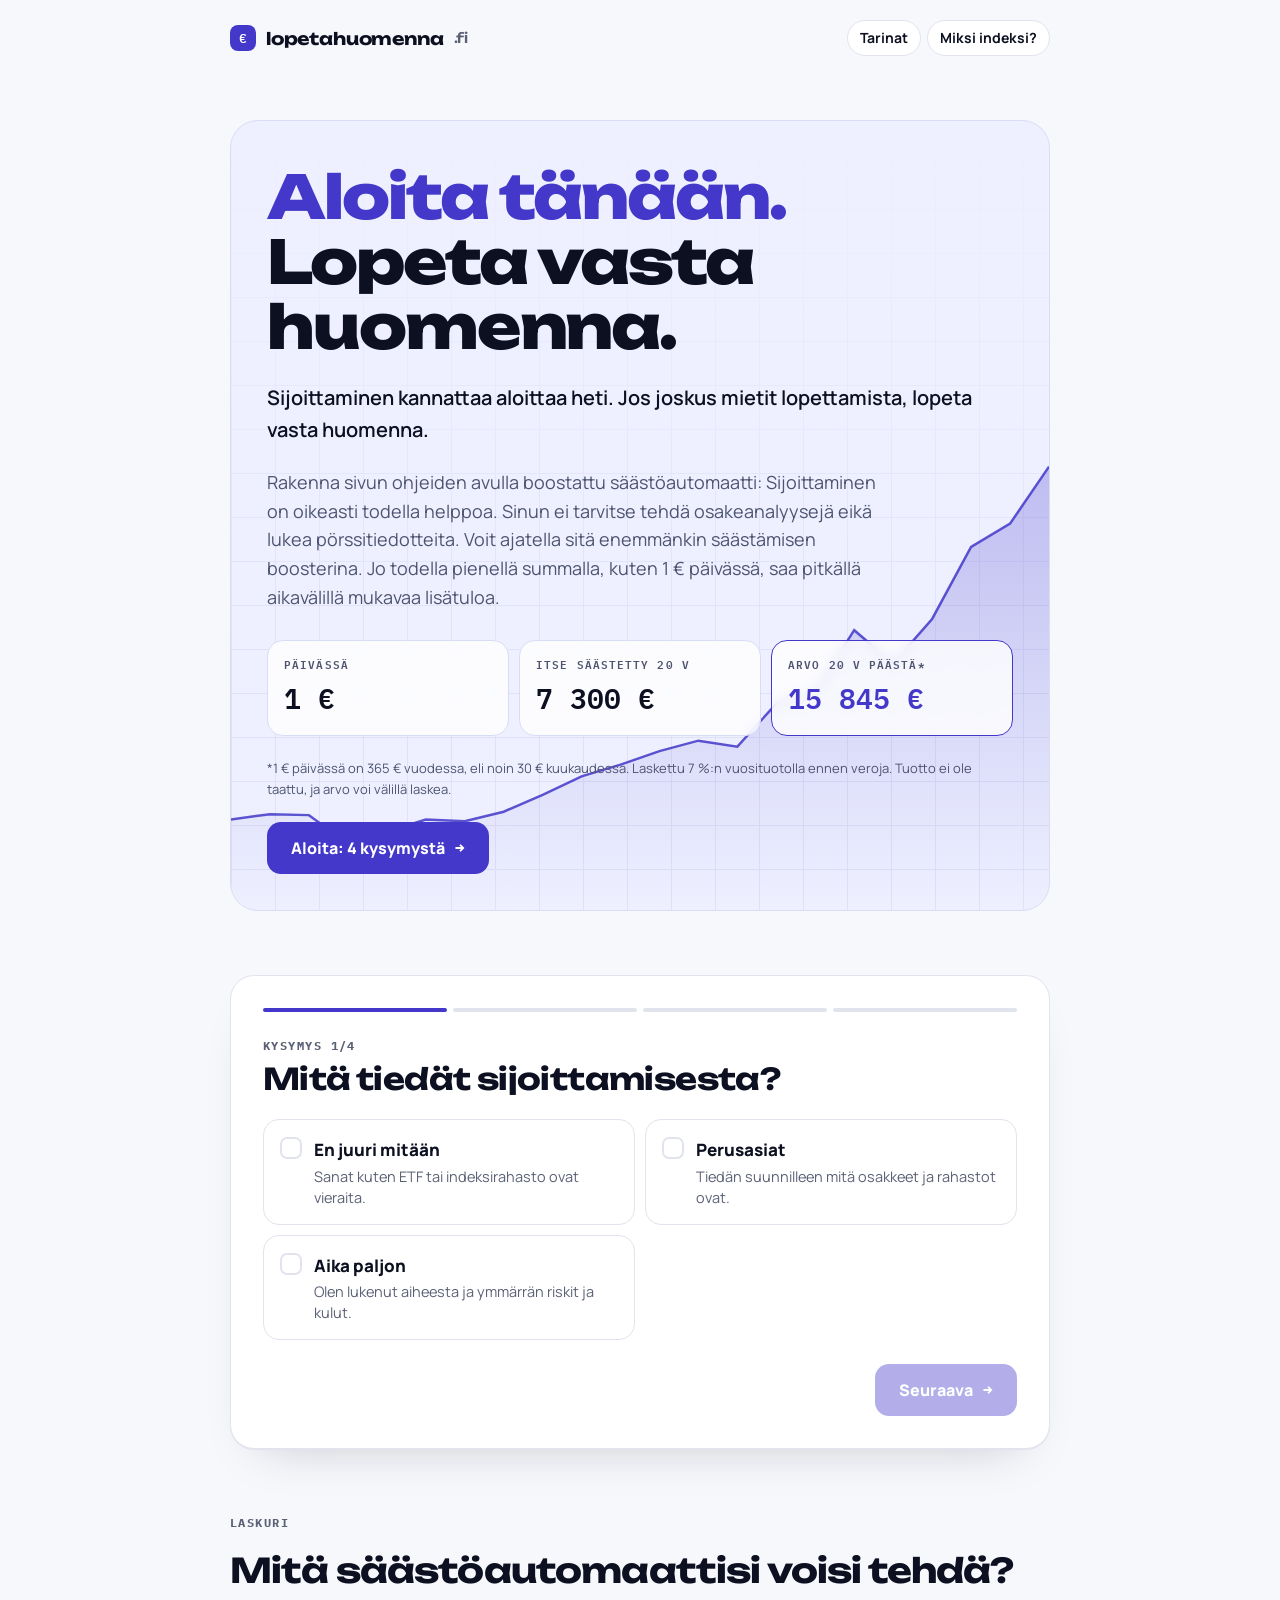
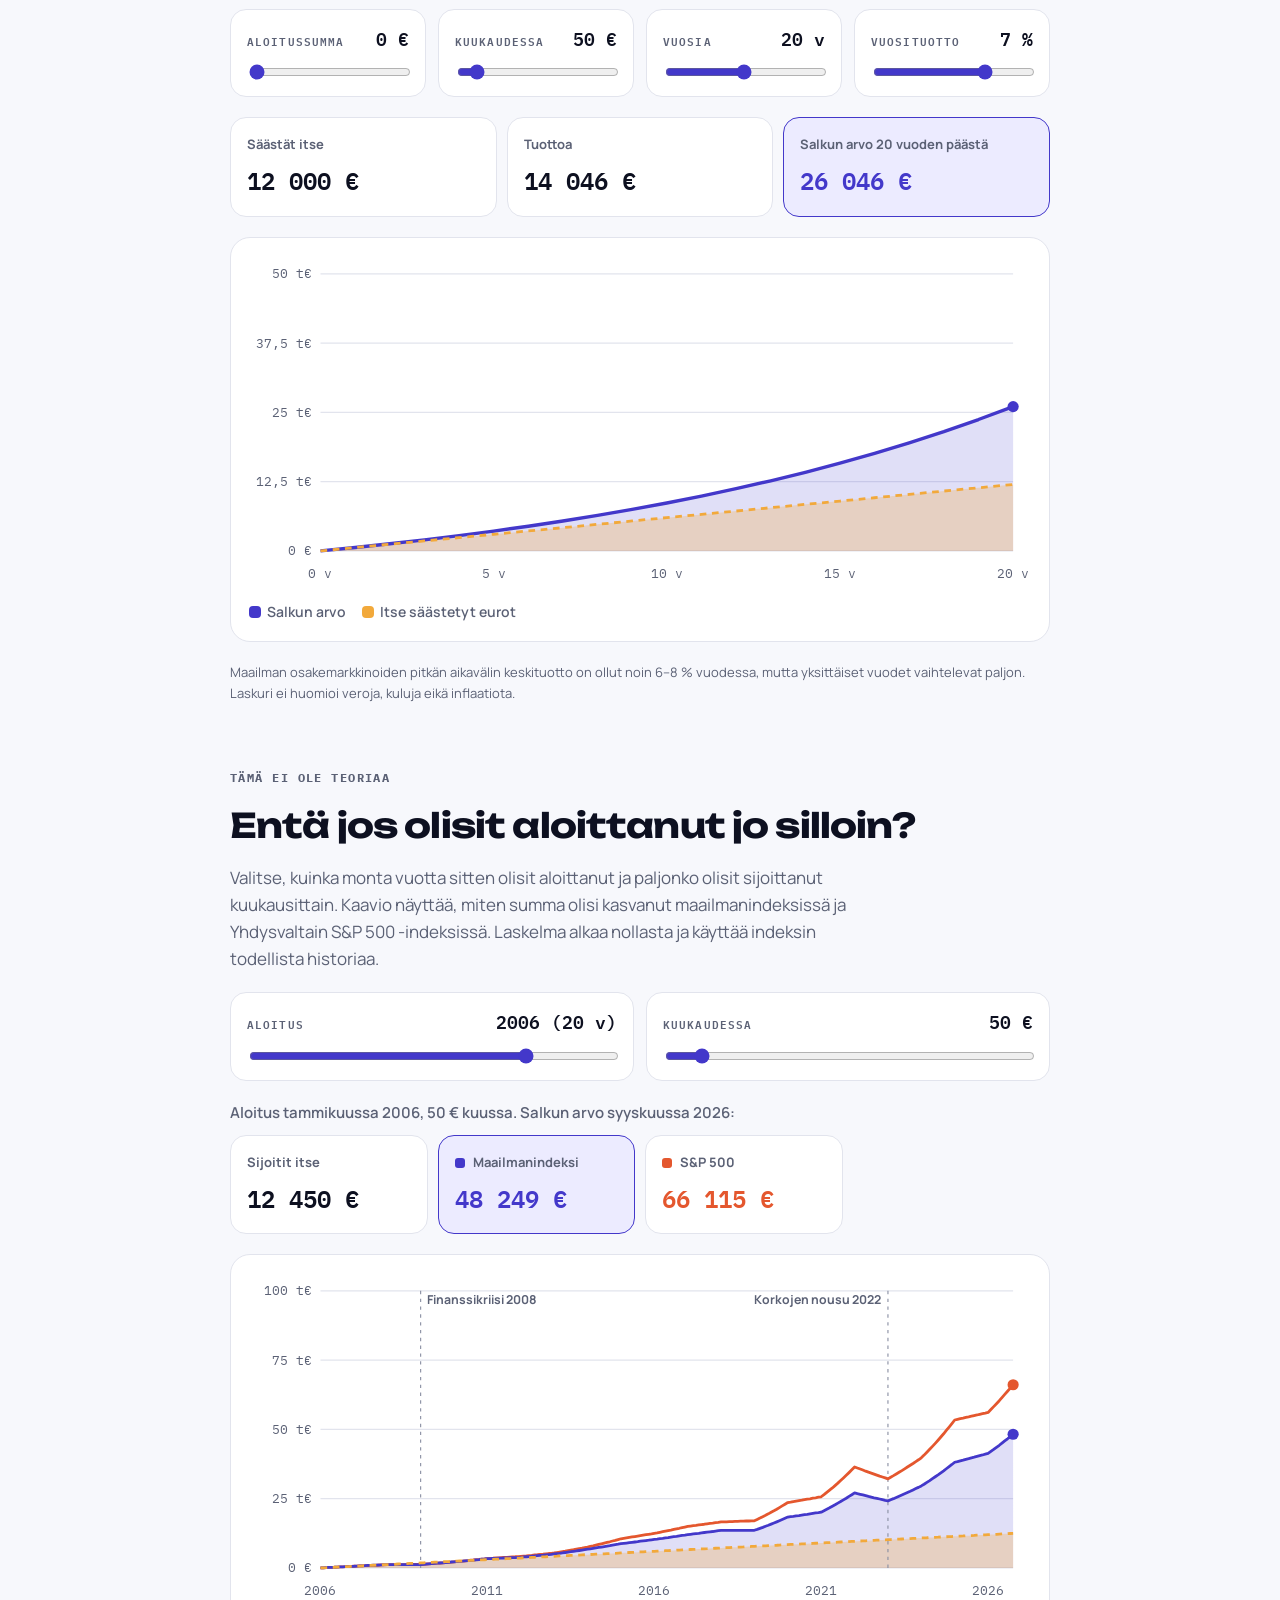
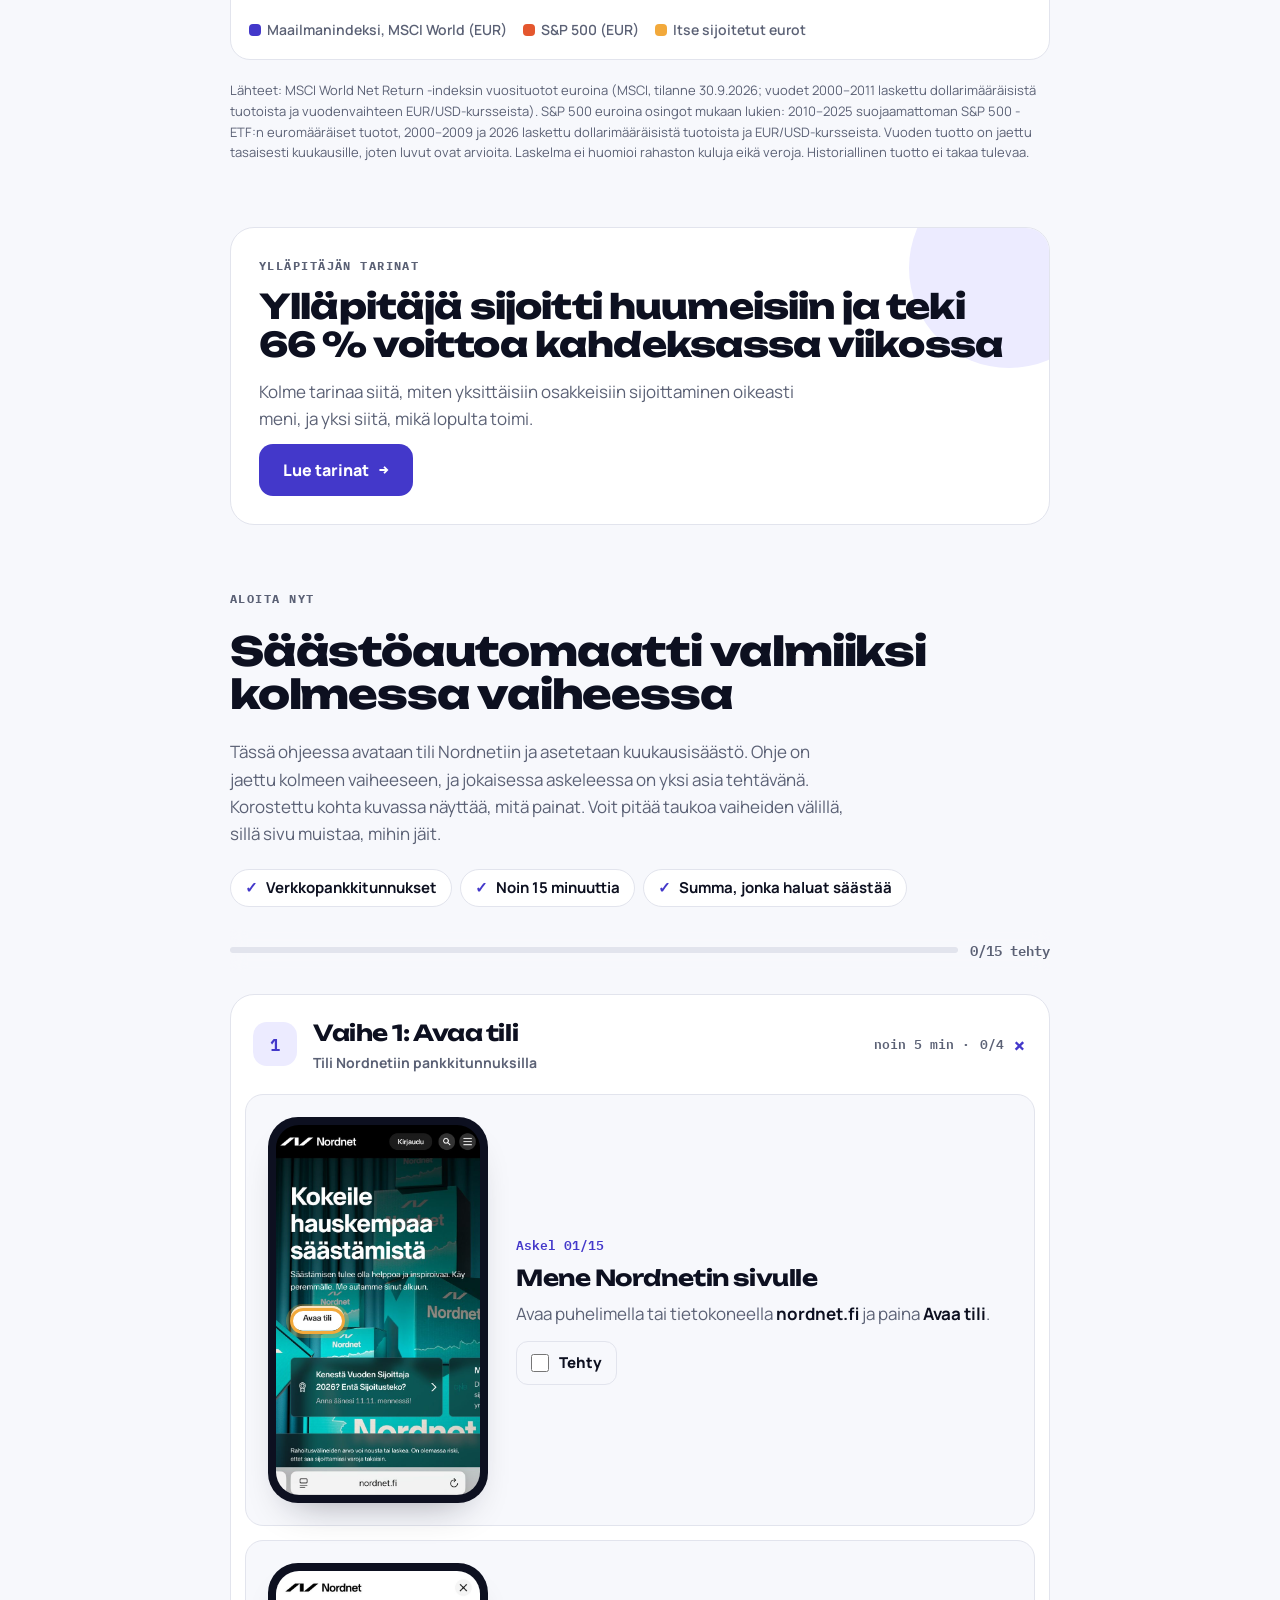
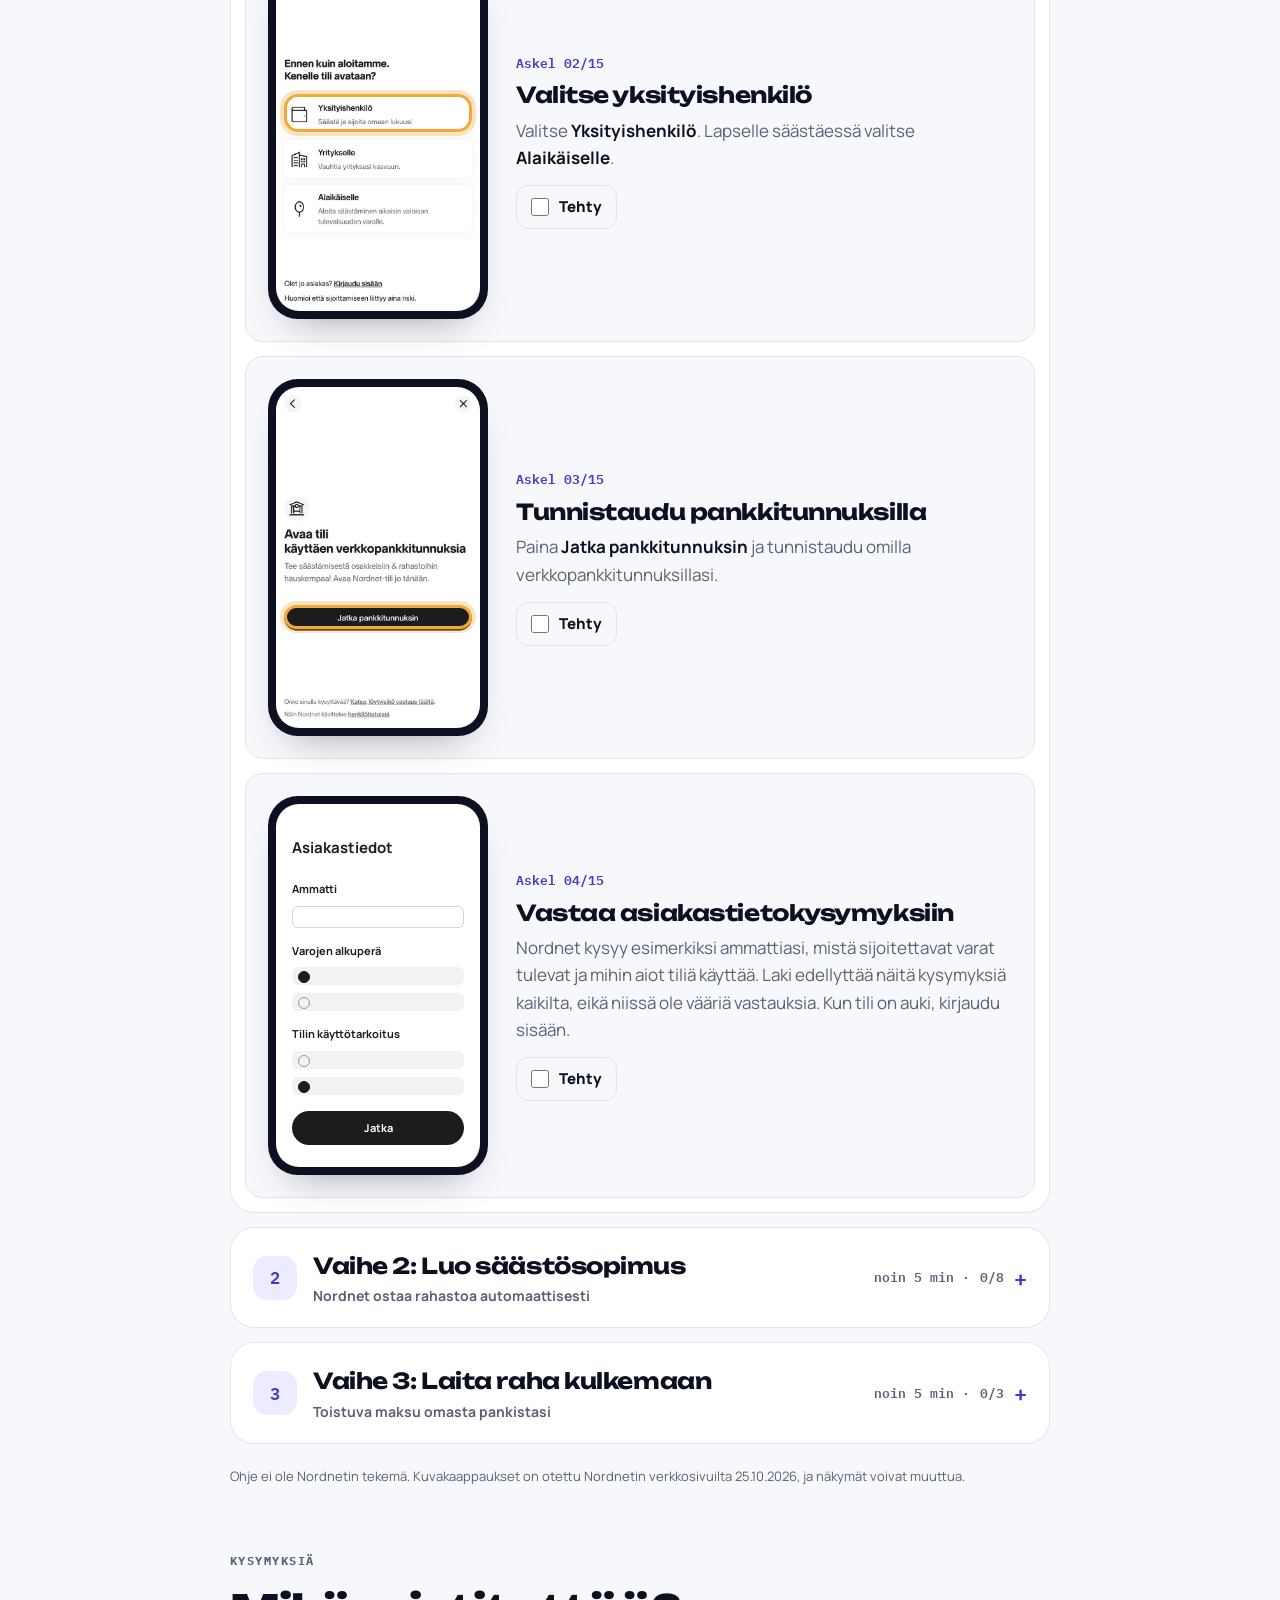
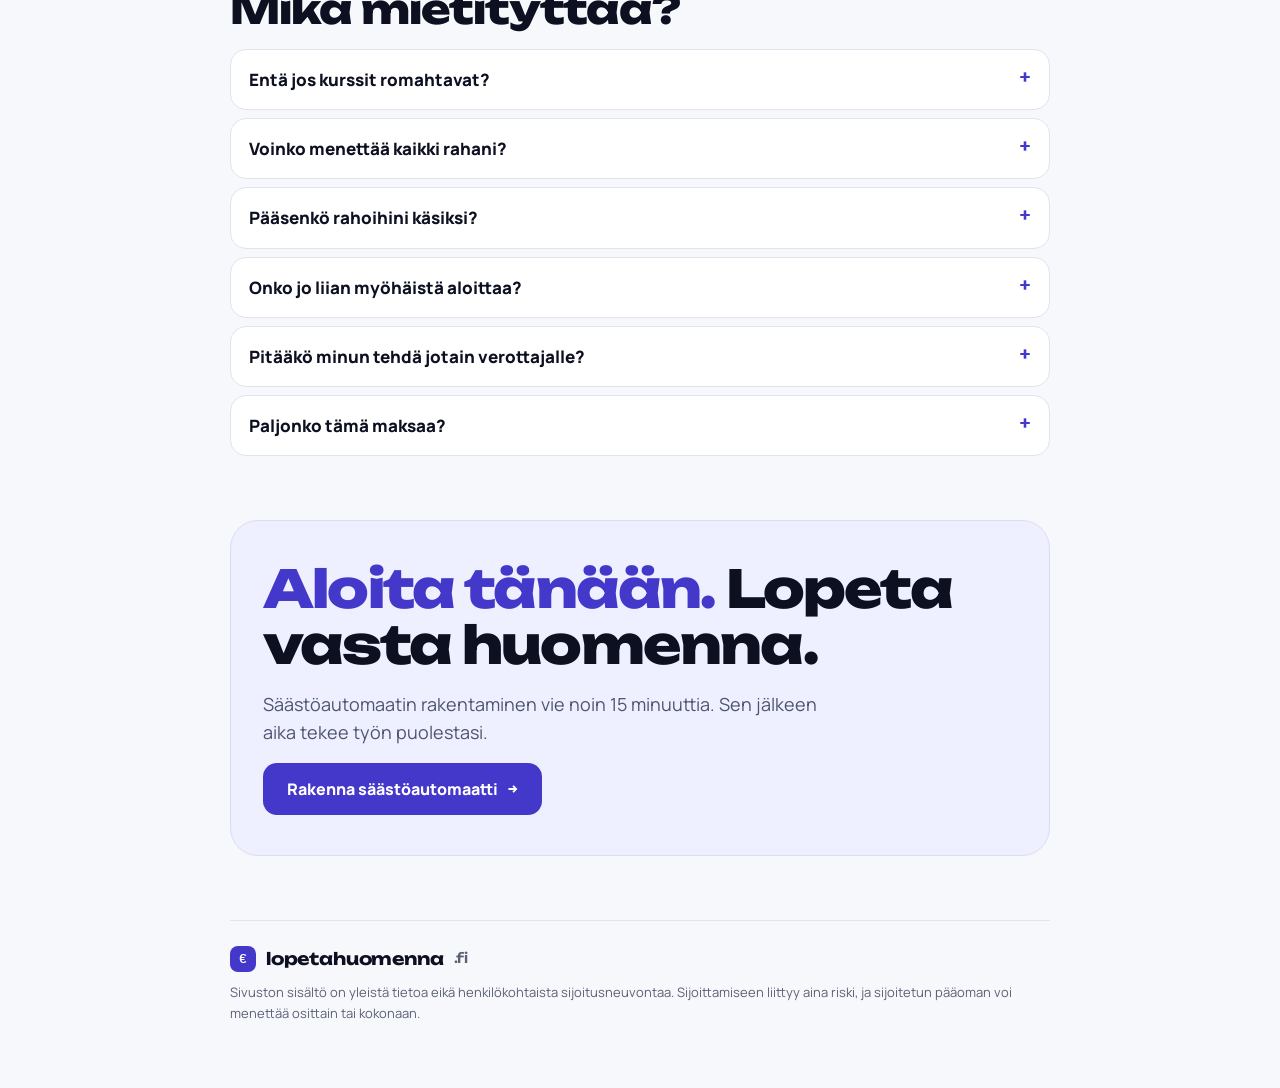
==== index.html @ 6c769fc7 "Lopetahuomenna.fi: ensimmäinen julkaisu Etusivu, tarinasivu ja kuvitetun ohjeen kuvat. CNAME osoitta" ====
<!doctype html>
<html lang="fi">
<head>
<meta charset="utf-8">
<meta name="viewport" content="width=device-width, initial-scale=1, viewport-fit=cover">
<meta name="description" content="Aloita tänään. Lopeta vasta huomenna. Rakenna itsellesi säästöautomaatti, joka sijoittaa pienikuluiseen indeksirahastoon joka kuukausi. Kuvitettu ohje, laskurit ja tarinat.">
<meta property="og:title" content="Lopetahuomenna.fi – Aloita tänään. Lopeta vasta huomenna.">
<meta property="og:description" content="Rakenna säästöautomaatti 15 minuutissa. Jo 1 € päivässä riittää.">
<meta property="og:type" content="website">
<meta property="og:url" content="https://lopetahuomenna.fi/">
<link rel="icon" href="data:image/svg+xml,%3Csvg xmlns='http://www.w3.org/2000/svg' viewBox='0 0 32 32'%3E%3Crect width='32' height='32' rx='9' fill='%234338CA'/%3E%3Ctext x='16' y='22' font-family='Arial' font-size='18' font-weight='700' text-anchor='middle' fill='white'%3E%E2%82%AC%3C/text%3E%3C/svg%3E">
<style>:root{padding-top:env(safe-area-inset-top,0px);padding-bottom:env(safe-area-inset-bottom,0px)}body{margin:0}img{max-width:100%}[hidden]{display:none!important}</style>
<title>Lopetahuomenna.fi</title>
<meta name="claude:viewport-fit-sides" content="cover">
<link rel="preconnect" href="https://fonts.googleapis.com">
<link rel="stylesheet" href="https://fonts.googleapis.com/css2?family=Unbounded:wght@500;700;800&family=Manrope:wght@400;500;600;700;800&family=IBM+Plex+Mono:wght@500;600&display=swap">
<style>
/* Layout: a dark "terminal" hero panel with the real index curve behind the thesis, then crisp white cards on a cool grey page. */
:root{
  --bg:#F7F8FC; --surface:#FFFFFF; --ink:#0D1020; --muted:#5B6175; --line:#E2E4ED;
  --spruce:#4338CA; --spruce-soft:#ECEBFF; --stop:#8A8FA3; --sky:#E4572E; --sun:#F2A93B; --sun-ink:#3A2500;
  --panel:#EEF0FF; --panel-ink:#0D1020; --panel-muted:#4E5470; --panel-line:#D9DCF5; --glow:#4338CA;
  --display:"Unbounded", "Avenir Next", "Segoe UI", sans-serif;
  --body:"Manrope", "Segoe UI", Helvetica, Arial, sans-serif;
  --mono:"IBM Plex Mono", ui-monospace, Menlo, Consolas, monospace;
}
@media (prefers-color-scheme: dark){:root:not([data-theme="light"]){
  --bg:#08090F; --surface:#121526; --ink:#ECEEF7; --muted:#9CA2BD; --line:#23273F;
  --spruce:#9B94FF; --spruce-soft:#1F1E45; --stop:#7C819A; --sky:#FF8A65; --sun:#F5B651; --sun-ink:#2A1A00;
  --panel:#141833; --panel-ink:#F3F4FA; --panel-muted:#A3A8C2; --panel-line:#2C3157; --glow:#A9A4FF; color-scheme:dark}}
:root[data-theme="dark"]{
  --bg:#08090F; --surface:#121526; --ink:#ECEEF7; --muted:#9CA2BD; --line:#23273F;
  --spruce:#9B94FF; --spruce-soft:#1F1E45; --stop:#7C819A; --sky:#FF8A65; --sun:#F5B651; --sun-ink:#2A1A00;
  --panel:#141833; --panel-ink:#F3F4FA; --panel-muted:#A3A8C2; --panel-line:#2C3157; --glow:#A9A4FF; color-scheme:dark}

*{box-sizing:border-box}
body{background:var(--bg);color:var(--ink);font-family:var(--body);font-size:17px;line-height:1.6;
  padding-left:max(16px,env(safe-area-inset-left,0px));padding-right:max(16px,env(safe-area-inset-right,0px))}
.wrap{max-width:820px;margin:0 auto;display:flex;flex-direction:column;gap:64px;padding-block:20px 64px}
h1,h2,h3{font-family:var(--display);text-wrap:balance;margin:0;line-height:1.08}
h3{font-family:var(--body);font-weight:800}
p{margin:0}
.num{font-family:var(--mono);font-variant-numeric:tabular-nums}

header{display:flex;justify-content:space-between;align-items:center;gap:12px}
.logo{font-family:var(--display);font-weight:700;font-size:17px;letter-spacing:-.01em;display:flex;align-items:center;gap:10px}
.logo .coin{width:26px;height:26px;border-radius:8px;background:var(--spruce);display:grid;place-items:center;color:var(--surface);font-size:13px;font-family:var(--mono);font-weight:600}
.logo small{color:var(--muted);font-weight:500}
.tag{font-size:12px;text-transform:uppercase;letter-spacing:.12em;color:var(--muted);font-weight:700;font-family:var(--mono)}
header .tag{background:var(--surface);border:1px solid var(--line);border-radius:999px;padding:5px 12px;letter-spacing:.06em}

/* Hero panel */
.hero{position:relative;overflow:hidden;background:var(--panel);color:var(--panel-ink);border-radius:28px;padding:44px 36px 36px;display:flex;flex-direction:column;gap:22px;isolation:isolate}
.hero{border:1px solid var(--panel-line)}
.hero::after{content:"";position:absolute;inset:0;background-image:linear-gradient(var(--panel-line) 1px,transparent 1px),linear-gradient(90deg,var(--panel-line) 1px,transparent 1px);background-size:44px 44px;opacity:.7;z-index:-2;mask-image:linear-gradient(180deg,transparent,#000 70%)}
.hero .curve{position:absolute;left:0;right:0;bottom:0;width:100%;height:62%;z-index:-1;pointer-events:none}
.hero h1{font-size:clamp(34px,6.4vw,60px);font-weight:800;letter-spacing:-.035em}
.hero h1 em{font-style:normal;color:var(--glow)}
.hero .lead{font-size:18px;color:var(--panel-muted);max-width:56ch}
.hero .lead:first-of-type{color:var(--panel-ink);font-size:20px;font-weight:600}
.receipt{display:grid;grid-template-columns:repeat(3,minmax(0,1fr));gap:10px;margin-top:6px}
.receipt div{padding:14px 16px;display:flex;flex-direction:column;gap:4px;border:1px solid var(--panel-line);border-radius:16px;background:color-mix(in srgb,var(--surface) 80%,transparent);backdrop-filter:blur(6px);min-width:0}
.receipt span{font-size:11px;text-transform:uppercase;letter-spacing:.1em;color:var(--panel-muted);font-weight:600;font-family:var(--mono)}
.receipt b{font-family:var(--mono);font-size:clamp(20px,3.6vw,28px);font-weight:600;color:var(--panel-ink)}
.receipt .big{border-color:var(--glow)}
.receipt .big b{color:var(--glow)}
.hero .fine{color:var(--panel-muted)}
.fine{font-size:13px;color:var(--muted)}
.btn{appearance:none;border:0;border-radius:14px;background:var(--spruce);color:var(--surface);font:800 16px var(--body);padding:15px 24px;cursor:pointer;align-self:flex-start;transition:transform .15s,box-shadow .15s;display:inline-flex;align-items:center;gap:10px}
.btn::after{content:"→";font-family:var(--mono)}
.btn:hover:not(:disabled){transform:translateY(-2px)}
.btn:disabled{opacity:.4;cursor:default}
.hero .btn{background:var(--spruce);color:var(--surface)}
.hero .btn:hover{box-shadow:0 10px 30px -10px var(--glow)}
.btn:focus-visible,.opt:focus-within,.ghost:focus-visible{outline:3px solid var(--sun);outline-offset:2px}
.ghost{appearance:none;background:none;border:0;color:var(--muted);font:700 15px var(--body);cursor:pointer;padding:8px 0}
.ghost:disabled{visibility:hidden}

/* Quiz */
.quiz{background:var(--surface);border:1px solid var(--line);border-radius:24px;padding:32px;display:flex;flex-direction:column;gap:24px;scroll-margin-top:16px;box-shadow:0 1px 0 var(--line),0 24px 48px -32px rgba(13,16,32,.25)}
.progress{display:flex;gap:6px}
.progress i{flex:1;height:4px;border-radius:2px;background:var(--line);transition:background .25s}
.progress i.on{background:var(--spruce)}
.qhead{display:flex;flex-direction:column;gap:8px}
.qhead h2{font-size:clamp(22px,4vw,30px);font-weight:700;letter-spacing:-.02em}
.opts{display:grid;grid-template-columns:repeat(2,minmax(0,1fr));gap:10px}
.opt{display:flex;gap:12px;align-items:flex-start;border:1.5px solid var(--line);border-radius:16px;padding:16px;cursor:pointer;transition:border-color .15s,background .15s,transform .15s;background:var(--surface)}
.opt:hover{border-color:var(--spruce);transform:translateY(-1px)}
.opt input{position:absolute;opacity:0;pointer-events:none}
.opt .dot{flex:none;width:22px;height:22px;border-radius:7px;border:2px solid var(--line);margin-top:1px;display:grid;place-items:center}
.opt.sel{border-color:var(--spruce);background:var(--spruce-soft)}
.opt.sel .dot{border-color:var(--spruce);background:var(--spruce)}
.opt.sel .dot::after{content:"";width:9px;height:5px;border-left:2px solid var(--surface);border-bottom:2px solid var(--surface);transform:rotate(-45deg) translate(1px,-1px)}
.opt b{display:block;font-weight:800}
.opt small{color:var(--muted);font-size:14.5px;line-height:1.45;display:block;margin-top:2px}
.nav{display:flex;justify-content:space-between;align-items:center}

/* Plan */
.plan{display:flex;flex-direction:column;gap:24px}
.plan h2{font-size:clamp(26px,4.8vw,40px);font-weight:800;letter-spacing:-.03em}
.verdict{background:var(--surface);border:1px solid var(--line);border-radius:18px;padding:18px 20px;font-size:18px;max-width:none;position:relative;padding-left:24px}
.verdict::before{content:"";position:absolute;left:0;top:18px;bottom:18px;width:4px;border-radius:0 4px 4px 0;background:var(--sun)}
.steps{list-style:none;margin:0;padding:0;display:grid;gap:10px;counter-reset:s}
.steps li{display:grid;grid-template-columns:44px minmax(0,1fr);gap:14px;padding:18px;background:var(--surface);border:1px solid var(--line);border-radius:18px;counter-increment:s}
.steps li::before{content:counter(s,decimal-leading-zero);font-family:var(--mono);font-weight:600;font-size:14px;width:40px;height:40px;border-radius:12px;background:var(--spruce-soft);color:var(--spruce);display:grid;place-items:center}
.steps h3{font-size:18px;margin-bottom:4px}
.steps p{color:var(--muted);font-size:16px}
.mine{background:var(--sun);color:var(--sun-ink);font-size:11px;font-weight:800;text-transform:uppercase;letter-spacing:.08em;padding:3px 8px;border-radius:6px;margin-left:8px;vertical-align:2px;font-family:var(--body);white-space:nowrap}

/* Calculators */
.calc{display:flex;flex-direction:column;gap:20px}
.calc h2{font-size:clamp(24px,4.4vw,34px);font-weight:700;letter-spacing:-.025em}
.controls{display:grid;grid-template-columns:repeat(3,minmax(0,1fr));gap:12px}
.controls.two{grid-template-columns:repeat(2,minmax(0,1fr))}
.controls.four{grid-template-columns:repeat(4,minmax(0,1fr))}
.ctl output{white-space:nowrap}
@media (max-width:820px){.controls.four{grid-template-columns:repeat(2,minmax(0,1fr))}.controls.four .ctl label{flex-direction:column;align-items:flex-start;gap:4px}}
.lead-s{color:var(--muted);max-width:62ch}
.ctl{display:flex;flex-direction:column;gap:10px;background:var(--surface);border:1px solid var(--line);border-radius:16px;padding:14px 16px}
.ctl label{font-size:11px;text-transform:uppercase;letter-spacing:.1em;color:var(--muted);font-weight:600;font-family:var(--mono);display:flex;justify-content:space-between;gap:8px;align-items:baseline}
.ctl output{font-family:var(--mono);color:var(--ink);text-transform:none;letter-spacing:0;font-size:18px;font-weight:600}
input[type=range]{width:100%;accent-color:var(--spruce)}
.chart{background:var(--surface);border:1px solid var(--line);border-radius:20px;padding:18px}
.chart svg{display:block;width:100%;height:auto}
.legend{display:flex;flex-wrap:wrap;gap:16px;font-size:14px;color:var(--muted);margin-top:10px;font-weight:600}
.legend span::before{content:"";display:inline-block;width:12px;height:12px;border-radius:4px;margin-right:6px;vertical-align:-1px;background:var(--c)}
.stats{display:grid;grid-template-columns:repeat(auto-fit,minmax(170px,1fr));gap:10px}
.stats .cap{grid-column:1/-1;font-size:15px;color:var(--muted);font-weight:600}
.stats .row{display:flex;flex-direction:column;gap:6px;padding:16px;background:var(--surface);border:1px solid var(--line);border-radius:16px;min-width:0}
.stats .row span{color:var(--muted);font-size:13px;font-weight:700;display:flex;align-items:center}
.stats .row b{font-family:var(--mono);font-variant-numeric:tabular-nums;font-size:clamp(18px,3.2vw,24px);font-weight:600;white-space:nowrap}
.stats .row.hi{border-color:var(--spruce);background:var(--spruce-soft)}
.stats .row.hi b{color:var(--spruce)}
.stats .row.sky b{color:var(--sky)}
.stats .row .sw{display:inline-block;width:10px;height:10px;border-radius:3px;margin-right:8px;background:var(--c)}

/* ETF examples drawer */
.etf{margin-top:12px;border:1px solid var(--line);border-radius:14px;background:var(--bg)}
.etf summary{cursor:pointer;list-style:none;padding:12px 14px;font-weight:800;color:var(--spruce);display:flex;justify-content:space-between;align-items:center;gap:12px}
.etf summary::-webkit-details-marker{display:none}
.etf summary::after{content:"+";font-family:var(--mono);font-size:20px;line-height:1;transition:transform .2s}
.etf[open] summary::after{transform:rotate(45deg)}
.etf summary:focus-visible{outline:3px solid var(--sun);outline-offset:2px;border-radius:14px}
.etf-body{padding:0 14px 16px;display:flex;flex-direction:column;gap:14px}
.etf-note{font-size:14px;color:var(--muted)}
.funds{display:grid;grid-template-columns:repeat(2,minmax(0,1fr));gap:10px}
.fund{background:var(--surface);border:1px solid var(--line);border-radius:14px;padding:14px;display:flex;flex-direction:column;gap:10px;min-width:0}
.fund h4{margin:0;font-size:15px;font-weight:800;line-height:1.3;color:var(--ink)}
.fund dl{margin:0;display:grid;grid-template-columns:auto minmax(0,1fr);gap:4px 12px;font-size:14px}
.fund dt{color:var(--muted)}
.fund dd{margin:0;font-family:var(--mono);font-weight:600;color:var(--ink);text-align:right}
.fund p{font-size:14px;color:var(--muted)}
.fund a{color:var(--spruce);font-weight:800;font-size:14px;text-decoration:none;margin-top:auto}
.fund a:hover{text-decoration:underline}
.decode{background:var(--surface);border:1px solid var(--line);border-radius:14px;padding:14px;display:flex;flex-direction:column;gap:10px}
.decode .name{font-family:var(--mono);font-size:14px;font-weight:600;display:flex;flex-wrap:wrap;gap:6px}
.decode .name span{background:var(--spruce-soft);color:var(--spruce);border-radius:6px;padding:2px 7px}
.decode ul{margin:0;padding:0;list-style:none;display:grid;gap:6px;font-size:14px;color:var(--muted)}
.decode li b{color:var(--ink)}
@media (max-width:620px){.funds{grid-template-columns:1fr}}
/* Illustrated guide */
.calm{display:block;margin-top:10px;padding:12px 14px;border-radius:12px;background:var(--spruce-soft);color:var(--ink);font-size:15px}
.calm b{color:var(--spruce)}
.tip{margin-top:6px;border:1px solid var(--sun);background:color-mix(in srgb,var(--sun) 10%,var(--surface));border-radius:16px;padding:16px;display:flex;flex-direction:column;gap:10px}
.tip-h{font-weight:800;color:var(--ink)}
.tip p{font-size:15px}
.bars{display:grid;gap:8px}
.bar{display:grid;grid-template-columns:92px minmax(0,1fr) 44px;align-items:center;gap:10px;font-size:14px}
.bar span{color:var(--muted);font-weight:700}
.bar i{display:block;height:12px;border-radius:6px;background:var(--sun);width:var(--w)}
.bar b{font-family:var(--mono);text-align:right;color:var(--ink)}
.tt{border-collapse:collapse;font-size:14px;width:100%}
.tt th{text-align:left;color:var(--muted);font-weight:700;padding:6px 8px 6px 0;border-bottom:1px solid var(--line)}
.tt td{padding:6px 8px 6px 0;border-bottom:1px solid var(--line);font-family:var(--mono);font-variant-numeric:tabular-nums;color:var(--ink)}
.tt tr:last-child td{border-bottom:0}

.mock{aspect-ratio:9/16;background:#FFFFFF;color:#1C1C1C;padding:22px 16px;display:flex;flex-direction:column;gap:8px;font-family:var(--body);font-size:11px}
.mock b{font-size:15px;margin:10px 0 6px}
.mock .q{font-weight:700;margin-top:6px}
.mock .f{height:22px;border:1.5px solid #D5D5D5;border-radius:6px}
.mock .f.t{display:flex;align-items:center;padding:0 7px;color:#5A5A5A;font-size:10px;white-space:nowrap;overflow:hidden}
.mock .f.hl{border-color:#E9A62B;background:#FFF5E0;color:#1C1C1C}
.mock .o{height:18px;border-radius:6px;background:#F2F2F2;position:relative}
.mock .o::before{content:"";position:absolute;left:6px;top:4px;width:10px;height:10px;border-radius:50%;border:1.5px solid #9A9A9A}
.mock .o.on::before{background:#1C1C1C;border-color:#1C1C1C}
.mock .btnm{margin-top:auto;background:#1C1C1C;color:#FFFFFF;border-radius:999px;text-align:center;padding:8px;font-weight:700}

.guide{display:flex;flex-direction:column;gap:22px;scroll-margin-top:16px}
.guide h2{font-size:clamp(26px,4.8vw,40px);font-weight:800;letter-spacing:-.03em}
.need{display:flex;flex-wrap:wrap;gap:8px}
.need span{background:var(--surface);border:1px solid var(--line);border-radius:999px;padding:6px 14px;font-weight:700;font-size:15px}
.need span::before{content:"✓";color:var(--spruce);font-weight:800;margin-right:8px}
.gbar{position:sticky;top:env(safe-area-inset-top,0px);z-index:5;background:color-mix(in srgb,var(--bg) 88%,transparent);backdrop-filter:blur(8px);padding:10px 0;display:flex;align-items:center;gap:12px}
.gbar .track{flex:1;height:6px;border-radius:3px;background:var(--line);overflow:hidden}
.gbar .fill{height:100%;width:0;background:var(--spruce);border-radius:3px;transition:width .35s}
.gbar output{font-family:var(--mono);font-weight:600;font-size:14px;color:var(--muted);white-space:nowrap}
.gsteps{list-style:none;margin:0;padding:0;display:grid;gap:14px}
.gstep{display:grid;grid-template-columns:minmax(0,220px) minmax(0,1fr);gap:28px;align-items:center;background:var(--surface);border:1px solid var(--line);border-radius:24px;padding:22px;transition:border-color .2s}
.gstep.done{border-color:var(--spruce)}
.phone{position:relative;width:100%;max-width:220px;border-radius:30px;background:var(--ink);padding:8px;box-shadow:0 20px 40px -24px rgba(13,16,32,.45)}
.phone .screen{position:relative;width:100%;border-radius:23px;overflow:hidden;background:var(--bg)}
.phone img{display:block;width:100%;height:auto}
.phone .hot{position:absolute;border:3px solid var(--sun);border-radius:14px;box-shadow:0 0 0 4px color-mix(in srgb,var(--sun) 30%,transparent)}
.phone .ph{aspect-ratio:9/16;display:grid;place-items:center;text-align:center;padding:16px;color:var(--muted);font-size:13px;font-weight:700;border:2px dashed var(--line);border-radius:23px}
.gtext{display:flex;flex-direction:column;gap:10px;min-width:0}
.gnum{font-family:var(--mono);font-size:13px;font-weight:600;color:var(--spruce)}
.gtext h3{font-size:22px;font-family:var(--display);font-weight:700;letter-spacing:-.02em}
.gtext p{color:var(--muted)}
.gtext p b{color:var(--ink)}
.check{display:inline-flex;align-items:center;gap:10px;align-self:flex-start;cursor:pointer;font-weight:800;font-size:15px;border:1.5px solid var(--line);border-radius:12px;padding:9px 14px;margin-top:4px;user-select:none}
.check input{width:18px;height:18px;accent-color:var(--spruce);margin:0}
.check:has(input:checked){border-color:var(--spruce);background:var(--spruce-soft);color:var(--spruce)}
.check:focus-within{outline:3px solid var(--sun);outline-offset:2px}
.gdone{background:var(--spruce-soft);border:1px solid var(--spruce);border-radius:24px;padding:28px;display:flex;flex-direction:column;gap:8px}
.gdone h3{font-family:var(--display);font-size:clamp(22px,4vw,30px);font-weight:800;letter-spacing:-.02em;color:var(--spruce)}
.jump{display:inline-block;margin-top:8px;color:var(--spruce);font-weight:800;font-size:15px;text-decoration:none}
.jump:hover{text-decoration:underline}
@media (prefers-reduced-motion:no-preference){.phone .hot{animation:pulse 2s ease-in-out infinite}}
@keyframes pulse{50%{box-shadow:0 0 0 9px color-mix(in srgb,var(--sun) 12%,transparent)}}
@media (max-width:620px){.gstep{grid-template-columns:1fr;gap:18px;justify-items:center}.gtext{justify-self:stretch}}
/* Top nav + stories teaser */
header{flex-wrap:wrap}
.topnav{display:flex;gap:6px;flex-wrap:wrap}
.topnav a{color:var(--ink);text-decoration:none;font-weight:700;font-size:14px;background:var(--surface);border:1px solid var(--line);border-radius:999px;padding:6px 12px}
.topnav a:hover{border-color:var(--spruce);color:var(--spruce)}
.topnav a:focus-visible,.teaser a:focus-visible{outline:3px solid var(--sun);outline-offset:2px}
.teaser{position:relative;overflow:hidden;background:var(--surface);border:1px solid var(--line);border-radius:24px;padding:28px;display:flex;flex-direction:column;gap:12px;align-items:flex-start}
.teaser::before{content:"";position:absolute;right:-60px;top:-60px;width:200px;height:200px;border-radius:50%;background:var(--spruce-soft);z-index:0}
.teaser>*{position:relative}
.teaser-h{font-family:var(--display);font-weight:800;font-size:clamp(22px,4.4vw,34px);letter-spacing:-.025em;line-height:1.12;color:var(--ink);text-decoration:none;text-wrap:balance;min-height:2.3em;transition:opacity .35s}
.teaser-h:hover{color:var(--spruce)}
.teaser-h.fade{opacity:0}
.teaser p{color:var(--muted);max-width:56ch}
/* Phases, history markers, FAQ, final */
.phases{display:grid;gap:14px}
.phase{background:var(--surface);border:1px solid var(--line);border-radius:24px;scroll-margin-top:64px}
.phase.done{border-color:var(--spruce)}
.phase>summary{list-style:none;cursor:pointer;padding:20px 22px;display:grid;grid-template-columns:auto minmax(0,1fr) auto;gap:16px;align-items:center}
.phase>summary::-webkit-details-marker{display:none}
.phase>summary:focus-visible{outline:3px solid var(--sun);outline-offset:2px;border-radius:24px}
.pnum{width:44px;height:44px;border-radius:14px;background:var(--spruce-soft);color:var(--spruce);display:grid;place-items:center;font-family:var(--mono);font-weight:600}
.phase.done .pnum{background:var(--spruce);color:var(--surface)}
.ptitle{display:flex;flex-direction:column;gap:2px;min-width:0}
.ptitle b{font-family:var(--display);font-size:clamp(18px,3.4vw,22px);font-weight:700;letter-spacing:-.02em}
.ptitle span{color:var(--muted);font-size:14px;font-weight:700}
.pmeta{font-family:var(--mono);font-size:13px;font-weight:600;color:var(--muted);display:flex;align-items:center;gap:10px;white-space:nowrap}
.pmeta::after{content:"+";font-size:22px;line-height:1;color:var(--spruce);transition:transform .2s}
.phase[open] .pmeta::after{transform:rotate(45deg)}
.phase .gsteps{padding:0 14px 14px}
.phase .gstep{border-radius:18px;background:var(--bg)}
.phase-next{margin:0 14px 16px;display:flex;justify-content:space-between;align-items:center;gap:12px;flex-wrap:wrap;padding:14px 16px;border-radius:16px;background:var(--spruce-soft)}
.phase-next b{color:var(--spruce)}
.gdone{position:relative;overflow:hidden}
.gdone-num{font-size:18px}
.gdone-num b{font-family:var(--mono);color:var(--spruce)}
.burst{position:absolute;inset:0;pointer-events:none;background:radial-gradient(circle at 15% 20%,var(--sun) 0 4px,transparent 5px),radial-gradient(circle at 80% 30%,var(--spruce) 0 5px,transparent 6px),radial-gradient(circle at 65% 75%,var(--sky) 0 4px,transparent 5px),radial-gradient(circle at 30% 80%,var(--spruce) 0 3px,transparent 4px),radial-gradient(circle at 90% 85%,var(--sun) 0 4px,transparent 5px),radial-gradient(circle at 45% 15%,var(--sky) 0 3px,transparent 4px);opacity:.7}
@media (prefers-reduced-motion:no-preference){.gdone:not([hidden]) .burst{animation:pop .9s ease-out both}.gdone:not([hidden]){animation:rise .5s ease-out both}}
@keyframes pop{from{transform:scale(.6);opacity:0}to{transform:none;opacity:.7}}
@keyframes rise{from{transform:translateY(10px);opacity:.4}to{transform:none;opacity:1}}
.stats .row.stop b{color:var(--stop)}
.faq{display:flex;flex-direction:column;gap:18px}
.faq h2{font-size:clamp(26px,4.8vw,40px);font-weight:800;letter-spacing:-.03em}
.qa{display:grid;gap:8px}
.qa details{background:var(--surface);border:1px solid var(--line);border-radius:16px}
.qa summary{cursor:pointer;list-style:none;padding:16px 18px;font-weight:800;display:flex;justify-content:space-between;gap:12px}
.qa summary::-webkit-details-marker{display:none}
.qa summary::after{content:"+";font-family:var(--mono);color:var(--spruce);font-size:20px;line-height:1;transition:transform .2s}
.qa details[open] summary::after{transform:rotate(45deg)}
.qa summary:focus-visible{outline:3px solid var(--sun);outline-offset:2px;border-radius:16px}
.qa p{padding:0 18px 16px;color:var(--muted)}
.final{background:var(--panel);border:1px solid var(--panel-line);border-radius:28px;padding:40px 32px;display:flex;flex-direction:column;gap:16px;align-items:flex-start}
.final h2{font-size:clamp(30px,6vw,52px);font-weight:800;letter-spacing:-.035em;color:var(--panel-ink)}
.final h2 em{font-style:normal;color:var(--glow)}
.final p{color:var(--panel-muted);font-size:18px;max-width:52ch}
a.btn{text-decoration:none}
.tt tr.me td{background:var(--spruce-soft);color:var(--spruce);font-weight:700}
.tip .mine-line{font-weight:700;color:var(--ink)}
.tip .mine-line b{color:var(--spruce);font-family:var(--mono)}
@media (max-width:620px){.phase>summary{grid-template-columns:auto minmax(0,1fr);padding:16px}.pmeta{grid-column:1/-1}.phase .gsteps{padding:0 8px 8px}.final{padding:28px 20px}}
footer{border-top:1px solid var(--line);padding-top:24px;display:flex;flex-direction:column;gap:10px}
@media (max-width:620px){
  .hero{padding:32px 20px 24px;border-radius:22px}
  .opts,.controls,.controls.two,.stats{grid-template-columns:1fr}
  .receipt{grid-template-columns:1fr}
  .quiz{padding:20px}
}
@media (prefers-reduced-motion:no-preference){
  .hero .curve{animation:reveal 1.8s .15s ease-out both}
}
@keyframes reveal{from{clip-path:inset(0 100% 0 0)}to{clip-path:inset(0 0 0 0)}}
@media (prefers-reduced-motion:reduce){*{transition:none!important}}
</style>

</head>
<body>
<div class="wrap">
  <header>
    <div class="logo"><span class="coin">€</span>lopetahuomenna<small>.fi</small></div>
    <nav class="topnav"><a href="tarinat.html">Tarinat</a><a href="tarinat.html#miksi-indeksi">Miksi indeksi?</a></nav>
  </header>

  <section class="hero">
    <svg class="curve" id="heroCurve" viewBox="0 0 800 300" preserveAspectRatio="none" aria-hidden="true"></svg>
    <h1><em>Aloita tänään.</em> Lopeta vasta huomenna.</h1>
    <p class="lead">Sijoittaminen kannattaa aloittaa heti. Jos joskus mietit lopettamista, lopeta vasta huomenna.</p>
    <p class="lead">Rakenna sivun ohjeiden avulla boostattu säästöautomaatti: Sijoittaminen on oikeasti todella helppoa. Sinun ei tarvitse tehdä osakeanalyysejä eikä lukea pörssitiedotteita. Voit ajatella sitä enemmänkin säästämisen boosterina. Jo todella pienellä summalla, kuten 1 € päivässä, saa pitkällä aikavälillä mukavaa lisätuloa.</p>
    <div class="receipt" aria-label="Esimerkki: 1 euro päivässä 20 vuoden ajan">
      <div><span>Päivässä</span><b class="num">1 €</b></div>
      <div><span>Itse säästetty 20 v</span><b class="num" id="heroIn">7 300 €</b></div>
      <div class="big"><span>Arvo 20 v päästä*</span><b class="num" id="heroOut">–</b></div>
    </div>
    <p class="fine">*1 € päivässä on 365 € vuodessa, eli noin 30 € kuukaudessa. Laskettu 7 %:n vuosituotolla ennen veroja. Tuotto ei ole taattu, ja arvo voi välillä laskea.</p>
    <button class="btn" id="startBtn" type="button">Aloita: 4 kysymystä</button>
  </section>

  <section class="quiz" id="quiz" aria-live="polite">
    <div class="progress" id="progress"><i></i><i></i><i></i><i></i></div>
    <div class="qhead">
      <span class="tag" id="qnum">Kysymys 1/4</span>
      <h2 id="qtitle"></h2>
    </div>
    <div class="opts" id="opts" role="radiogroup"></div>
    <div class="nav">
      <button class="ghost" id="backBtn" type="button">← Edellinen</button>
      <button class="btn" id="nextBtn" type="button" disabled>Seuraava</button>
    </div>
  </section>

  <section class="plan" id="plan" hidden>
    <span class="tag">Sinun suunnitelmasi</span>
    <h2 id="planTitle"></h2>
    <p class="verdict" id="planVerdict"></p>
    <ol class="steps" id="planSteps"></ol>
    <button class="ghost" id="redoBtn" type="button">↺ Vastaa uudelleen</button>
  </section>

  <section class="calc" id="calc">
    <span class="tag">Laskuri</span>
    <h2>Mitä säästöautomaattisi voisi tehdä?</h2>
    <div class="controls four">
      <div class="ctl"><label for="p0">Aloitussumma <output id="p0Out"></output></label><input id="p0" type="range" min="0" max="20000" step="250" value="0"></div>
      <div class="ctl"><label for="m">Kuukaudessa <output id="mOut"></output></label><input id="m" type="range" min="10" max="500" step="5" value="50"></div>
      <div class="ctl"><label for="y">Vuosia <output id="yOut"></output></label><input id="y" type="range" min="1" max="40" step="1" value="20"></div>
      <div class="ctl"><label for="r">Vuosituotto <output id="rOut"></output></label><input id="r" type="range" min="2" max="9" step="0.5" value="7"></div>
    </div>
    <div class="stats" id="calcLine"></div>
    <div class="chart">
      <svg id="chart" viewBox="0 0 700 300" role="img" aria-label="Salkun arvon kehitys vuosittain"></svg>
      <div class="legend"><span style="--c:var(--spruce)">Salkun arvo</span><span style="--c:var(--sun)">Itse säästetyt eurot</span></div>
    </div>
    <p class="fine">Maailman osakemarkkinoiden pitkän aikavälin keskituotto on ollut noin 6–8 % vuodessa, mutta yksittäiset vuodet vaihtelevat paljon. Laskuri ei huomioi veroja, kuluja eikä inflaatiota.</p>
  </section>

  <section class="calc" id="hist">
    <span class="tag">Tämä ei ole teoriaa</span>
    <h2>Entä jos olisit aloittanut jo silloin?</h2>
    <p class="lead-s">Valitse, kuinka monta vuotta sitten olisit aloittanut ja paljonko olisit sijoittanut kuukausittain. Kaavio näyttää, miten summa olisi kasvanut maailmanindeksissä ja Yhdysvaltain S&amp;P 500 -indeksissä. Laskelma alkaa nollasta ja käyttää indeksin todellista historiaa.</p>
    <div class="controls two">
      <div class="ctl"><label for="hy">Aloitus <output id="hyOut"></output></label><input id="hy" type="range" min="1" max="26" step="1" value="20"></div>
      <div class="ctl"><label for="hm">Kuukaudessa <output id="hmOut"></output></label><input id="hm" type="range" min="10" max="500" step="5" value="50"></div>
    </div>
    <div class="stats" id="histLine"></div>
    <div class="chart">
      <svg id="hchart" viewBox="0 0 700 300" role="img" aria-label="Kuukausisäästön kehitys maailmanindeksissä ja S&amp;P 500 -indeksissä"></svg>
      <div class="legend"><span style="--c:var(--spruce)">Maailmanindeksi, MSCI World (EUR)</span><span style="--c:var(--sky)">S&amp;P 500 (EUR)</span><span style="--c:var(--sun)">Itse sijoitetut eurot</span></div>
    </div>
    <p class="fine">Lähteet: MSCI World Net Return -indeksin vuosituotot euroina (MSCI, tilanne 30.9.2026; vuodet 2000–2011 laskettu dollarimääräisistä tuotoista ja vuodenvaihteen EUR/USD-kursseista). S&amp;P 500 euroina osingot mukaan lukien: 2010–2025 suojaamattoman S&amp;P 500 -ETF:n euromääräiset tuotot, 2000–2009 ja 2026 laskettu dollarimääräisistä tuotoista ja EUR/USD-kursseista. Vuoden tuotto on jaettu tasaisesti kuukausille, joten luvut ovat arvioita. Laskelma ei huomioi rahaston kuluja eikä veroja. Historiallinen tuotto ei takaa tulevaa.</p>
  </section>

  <section class="teaser" aria-labelledby="teaserH">
    <span class="tag">Ylläpitäjän tarinat</span>
    <a class="teaser-h" id="teaserH" href="tarinat.html#huumeet">Ylläpitäjä sijoitti huumeisiin ja teki 66 % voittoa kahdeksassa viikossa</a>
    <p>Kolme tarinaa siitä, miten yksittäisiin osakkeisiin sijoittaminen oikeasti meni, ja yksi siitä, mikä lopulta toimi.</p>
    <a class="btn" href="tarinat.html">Lue tarinat</a>
  </section>

  <section class="guide" id="ohje">
    <span class="tag">Aloita nyt</span>
    <h2>Säästöautomaatti valmiiksi kolmessa vaiheessa</h2>
    <p class="lead-s">Tässä ohjeessa avataan tili Nordnetiin ja asetetaan kuukausisäästö. Ohje on jaettu kolmeen vaiheeseen, ja jokaisessa askeleessa on yksi asia tehtävänä. Korostettu kohta kuvassa näyttää, mitä painat. Voit pitää taukoa vaiheiden välillä, sillä sivu muistaa, mihin jäit.</p>
    <div class="need" aria-label="Mitä tarvitset"><span>Verkkopankkitunnukset</span><span>Noin 15 minuuttia</span><span>Summa, jonka haluat säästää</span></div>
    <div class="gbar"><div class="track"><div class="fill" id="gfill"></div></div><output id="gcount">0/15 tehty</output></div>
    <div class="phases" id="gsteps"></div>
    <div class="gdone" id="gdone" hidden>
      <span class="burst" aria-hidden="true"></span>
      <h3>Säästöautomaattisi on päällä.</h3>
      <p>Nyt sinun ei tarvitse tehdä mitään. Rahaa siirtyy ja rahastoa ostetaan joka kuukausi.</p>
      <p class="gdone-num" id="gdoneNum"></p>
      <p><b>Jos joskus mietit lopettamista, lopeta vasta huomenna.</b></p>
    </div>
    <p class="fine">Ohje ei ole Nordnetin tekemä. Kuvakaappaukset on otettu Nordnetin verkkosivuilta 25.10.2026, ja näkymät voivat muuttua.</p>
  </section>

  <section class="faq" id="kysymykset">
    <span class="tag">Kysymyksiä</span>
    <h2>Mikä mietityttää?</h2>
    <div class="qa">
      <details><summary>Entä jos kurssit romahtavat?</summary><p>Niin käy välillä, ja se kuuluu asiaan. Kuukausisäästäjälle lasku on jopa hyvä uutinen, koska samalla summalla saa enemmän osuuksia. Historiakaavio yllä näyttää, että laskujen jälkeen markkinat ovat aina toipuneet, vaikka siihen on joskus mennyt vuosia. Tärkeintä on, ettei myy pohjalla. Lopeta vasta huomenna.</p></details>
      <details><summary>Voinko menettää kaikki rahani?</summary><p>Laajassa indeksirahastossa on satoja tai tuhansia yrityksiä eri maista. Kaikkien pitäisi mennä konkurssiin yhtä aikaa, jotta arvo menisi nollaan. Arvo voi kuitenkin laskea paljon, esimerkiksi vuonna 2008 maailmanindeksi laski lähes 40 %. Siksi sijoita vain rahaa, jota et tarvitse lähivuosina.</p></details>
      <details><summary>Pääsenkö rahoihini käsiksi?</summary><p>Kyllä. Voit myydä rahasto-osuudet milloin tahansa pörssin aukioloaikana, ja rahat ovat tililläsi muutamassa päivässä. Kuukausisäästön voit keskeyttää tai lopettaa milloin tahansa ilman kuluja.</p></details>
      <details><summary>Onko jo liian myöhäistä aloittaa?</summary><p>Ei ole. Paras hetki aloittaa olisi ollut eilen, ja toiseksi paras on tänään. Viisi tai kymmenenkin vuotta säästämistä tekee selvän eron, ja laskurilla voit kokeilla oman aikajänteesi.</p></details>
      <details><summary>Pitääkö minun tehdä jotain verottajalle?</summary><p>Kasvattavasta ETF:stä ei makseta veroa niin kauan kuin et myy. Kun myyt voitolla, voitosta maksetaan pääomatuloveroa. Nordnet ilmoittaa kaupat verottajalle, ja ne näkyvät esitäytetyllä veroilmoituksella. Tarkista silti tiedot itse.</p></details>
      <details><summary>Paljonko tämä maksaa?</summary><p>Nordnetin arvo-osuustilin avaaminen on maksutonta, eikä tilistä peritä säilytys- tai kuukausimaksuja. Maksat vain siitä, mitä ostat. Rahaston juoksevat kulut ovat esimerkkirahastoissa 0,07–0,20 % vuodessa, ja Nordnet perii 2,50 € jokaisesta toteutuneesta kuukausisäästön ostosta. Vinkki ohjeen askeleessa 09 kertoo, miten pidät kulut pieninä.</p></details>
    </div>
  </section>

  <section class="final">
    <h2><em>Aloita tänään.</em> Lopeta vasta huomenna.</h2>
    <p>Säästöautomaatin rakentaminen vie noin 15 minuuttia. Sen jälkeen aika tekee työn puolestasi.</p>
    <a class="btn" href="#ohje" id="finalBtn">Rakenna säästöautomaatti</a>
  </section>

  <footer>
    <div class="logo"><span class="coin">€</span>lopetahuomenna<small>.fi</small></div>
    <p class="fine">Sivuston sisältö on yleistä tietoa eikä henkilökohtaista sijoitusneuvontaa. Sijoittamiseen liittyy aina riski, ja sijoitetun pääoman voi menettää osittain tai kokonaan.</p>
  </footer>
</div>

<script>
const fmt = n => Math.round(n).toLocaleString('fi-FI').replace(/ /g,' ') + ' €';
function fv(m, years, rate, p0=0){
  const r = rate/100/12; let v = p0; const pts = [{y:0,v:p0,in:p0}];
  for(let i=1;i<=years*12;i++){ v = v*(1+r) + m; if(i%12===0) pts.push({y:i/12, v, in:p0+m*i}); }
  return pts;
}
document.getElementById('heroOut').textContent = fmt(fv(365/12,20,7).at(-1).v);

/* ---------- Quiz ---------- */
const Q = [
  {k:'know', t:'Mitä tiedät sijoittamisesta?', o:[
    ['zero','En juuri mitään','Sanat kuten ETF tai indeksirahasto ovat vieraita.'],
    ['basic','Perusasiat','Tiedän suunnilleen mitä osakkeet ja rahastot ovat.'],
    ['good','Aika paljon','Olen lukenut aiheesta ja ymmärrän riskit ja kulut.']]},
  {k:'does', t:'Sijoitatko jo rahojasi?', o:[
    ['no','En vielä','Rahat ovat käyttötilillä tai säästötilillä.'],
    ['some','Satunnaisesti','Olen ostanut jotain, mutta ilman suunnitelmaa.'],
    ['monthly','Kyllä, kuukausittain','Minulla on jo säännöllinen säästö.']]},
  {k:'why', t:'Miksi sijoittaminen kiinnostaa?', o:[
    ['safety','Haluan turvaa tulevaisuuteen','Eläke, puskuri tai vapaus valita.'],
    ['goal','Säästän johonkin tiettyyn','Asunto, auto, matka tai muu iso hankinta.'],
    ['kids','Haluan säästää lapselle','Pesämuna lapselle tai lapsenlapselle.'],
    ['learn','Haluan ymmärtää rahaa paremmin','Uteliaisuus ja oppiminen.']]},
  {k:'amount', t:'Paljonko voisit laittaa sivuun kuukaudessa?', o:[
    ['10','10–20 €','Pieni alku on parempi kuin ei alkua.'],
    ['50','noin 50 €','Hyvä tasainen summa.'],
    ['100','noin 100 €','Kasvaa vuosikymmenissä merkittäväksi.'],
    ['250','200 € tai enemmän','Vauhdikas tahti.']]}
];
const A = {}; let step = 0;
const $ = id => document.getElementById(id);

function renderQ(){
  const q = Q[step];
  $('qnum').textContent = `Kysymys ${step+1}/${Q.length}`;
  $('qtitle').textContent = q.t;
  [...$('progress').children].forEach((el,i)=>el.classList.toggle('on', i<=step));
  $('opts').innerHTML = q.o.map(([v,b,s])=>`
    <label class="opt${A[q.k]===v?' sel':''}">
      <input type="radio" name="q${step}" id="q${step}_${v}" value="${v}"${A[q.k]===v?' checked':''}>
      <span class="dot"></span><span><b>${b}</b><small>${s}</small></span>
    </label>`).join('');
  $('backBtn').disabled = step===0;
  $('nextBtn').disabled = !A[q.k];
  $('nextBtn').textContent = step===Q.length-1 ? 'Näytä suunnitelmani' : 'Seuraava';
}
$('opts').addEventListener('change', e=>{
  A[Q[step].k] = e.target.value;
  [...$('opts').children].forEach(l=>l.classList.toggle('sel', l.querySelector('input').checked));
  $('nextBtn').disabled = false;
});
$('nextBtn').onclick = ()=>{ if(step<Q.length-1){step++;renderQ();} else showPlan(); };
$('backBtn').onclick = ()=>{ if(step>0){step--;renderQ();} };
$('startBtn').onclick = ()=> $('quiz').scrollIntoView({behavior:'smooth'});
$('redoBtn').onclick = ()=>{ step=0; for(const k in A) delete A[k]; $('plan').hidden=true; $('quiz').hidden=false; renderQ(); $('quiz').scrollIntoView({behavior:'smooth'}); };

const ETF_INFO = `
<details class="etf">
  <summary>Näytä kaksi esimerkkiä Nordnetista</summary>
  <div class="etf-body">
    <p class="etf-note">Esimerkkejä laajoista ja pienikuluisista ETF:istä, joita moni käyttää. Tämä ei ole sijoitussuositus.</p>
    <div class="funds">
      <div class="fund">
        <h4>iShares Core MSCI World UCITS ETF USD (Acc)</h4>
        <dl>
          <dt>Tunnus</dt><dd>EUNL</dd>
          <dt>Juoksevat kulut</dt><dd>0,20 %/v</dd>
          <dt>Osingot</dt><dd>Kasvattava</dd>
          <dt>Kauppapaikka</dt><dd>Xetra, EUR</dd>
          <dt>Kuukausisäästö</dt><dd>Kyllä</dd>
        </dl>
        <p>Noin 1 400 yritystä 23 kehittyneestä maasta. Laaja hajautus yhdellä rahastolla.</p>
        <a href="https://www.nordnet.fi/etf/lista/i-shares-core-msci-world-eunl-xeta" target="_blank" rel="noopener">Katso Nordnetissa ↗</a>
      </div>
      <div class="fund">
        <h4>iShares Core S&amp;P 500 UCITS ETF USD (Acc)</h4>
        <dl>
          <dt>Tunnus</dt><dd>SXR8</dd>
          <dt>Juoksevat kulut</dt><dd>0,07 %/v</dd>
          <dt>Osingot</dt><dd>Kasvattava</dd>
          <dt>Kauppapaikka</dt><dd>Xetra, EUR</dd>
          <dt>Kuukausisäästö</dt><dd>Kyllä</dd>
        </dl>
        <p>Yhdysvaltain 500 suurinta yhtiötä. Erittäin edullinen, mutta hajautus vain yhteen maahan.</p>
        <a href="https://www.nordnet.fi/markkinakatsaus/etf-listat/16128786-i-shares-core-sp" target="_blank" rel="noopener">Katso Nordnetissa ↗</a>
      </div>
    </div>
    <div class="decode">
      <div class="name"><span>iShares</span><span>Core</span><span>MSCI World</span><span>UCITS</span><span>ETF</span><span>USD</span><span>(Acc)</span></div>
      <ul>
        <li><b>iShares</b>: rahastoyhtiö (BlackRock)</li>
        <li><b>Core</b>: yhtiön pienikuluinen perussarja</li>
        <li><b>MSCI World</b>: indeksi, jota rahasto seuraa</li>
        <li><b>UCITS</b>: EU-sääntelyn mukainen rahasto</li>
        <li><b>ETF</b>: pörssissä kaupattava rahasto</li>
        <li><b>USD</b>: rahaston perusvaluutta. Xetrassa ostat sitä silti euroilla.</li>
        <li><b>Acc</b>: kasvattava, eli osingot sijoitetaan automaattisesti uudelleen</li>
      </ul>
    </div>
    <p class="etf-note">Mitä kulut tarkoittavat? 0,20 % vuodessa on 2 € jokaista sijoitettua 1 000 €:a kohden. Kulut ja tiedot tarkistettu Nordnetista 25.10.2026. Tarkista ajantasaiset tiedot ennen ostamista.</p>
    <a class="jump" href="tarinat.html#miksi-indeksi">Miksi juuri indeksirahasto? →</a>
  </div>
</details>`;
let AMT = 20;
function showPlan(){
  const amt = +A.amount;
  AMT = amt===10 ? 20 : amt;
  const years = A.why==='goal' ? 7 : A.why==='kids' ? 18 : 25;
  const end = fv(amt, years, 7).at(-1).v;

  const titles = {
    zero:'Aloitetaan alusta. Tämä on helpompaa kuin luulet.',
    basic:'Tiedät jo tarpeeksi. Nyt rakennetaan automaatti.',
    good:'Tieto on kunnossa. Tehdään siitä tapa.'
  };
  const verdicts = {
    no:`Jos aloitat ${amt} eurolla kuussa, ${years} vuoden päästä sinulla voisi olla noin ${fmt(end)}. Tärkeintä on aloittaa, summaa voi nostaa myöhemmin.`,
    some:`Satunnaiset ostot ovat hyvä alku, mutta automaatti tekee työn puolestasi. ${amt} €/kk ${years} vuoden ajan voisi kasvaa noin ${fmt(end)}:ksi.`,
    monthly:`Sinulla on jo tärkein osa kunnossa. Tarkista vielä, että rahastosi kulut ovat pienet ja hajautus laaja, koska ne ratkaisevat pitkällä aikavälillä.`
  };
  const whyStep = {
    safety:['Pidä pieni puskuri erikseen','Pidä muutaman kuukauden menot käyttö- tai säästötilillä. Silloin sinun ei tarvitse myydä sijoituksia, jos tulee yllättävä meno.'],
    goal:['Sovita aikaväli tavoitteeseen','Osakerahastot sopivat parhaiten, kun aikaa on vähintään 5–10 vuotta. Jos tarvitset rahat pian, harkitse varovaisempaa osuutta.'],
    kids:['Avaa säästö lapsen nimiin','Monet välittäjät tarjoavat tilin alaikäiselle. Huoltaja hoitaa sitä, ja säästö on lapsen omaa varallisuutta.'],
    learn:['Opettele yksi asia kuukaudessa','Seuraa salkkuasi kerran kuussa ja lue samalla yksi asia: kulut, hajautus, verotus. Automaatti hoitaa sijoittamisen sillä välin.']
  };

  const buy = buyFor(AMT);
  const steps = [
    ['Avaa tili', 'Avaa tili esimerkiksi Nordnetiin verkkopankkitunnuksilla. ETF:t ostetaan tavalliselle arvo-osuustilille, koska osakesäästötilille ETF:iä ei voi ostaa.', A.does==='no', 1],
    ['Valitse yksi laaja, pienikuluinen ETF', 'Koko maailman osakemarkkinoita seuraava indeksirahasto riittää useimmille. Katso juoksevat kulut: alle 0,3 % vuodessa on hyvä taso.', A.does==='some', 0],
    ['Luo kuukausisäästösopimus', `Aseta ostosummaksi kuuden kuukauden säästöt tai 500 €, kumpi on pienempi. Sinun ${AMT} €/kk:lla se on ${fmt(buy)}. Näin kulut pysyvät pieninä.`, A.does!=='no' && A.does!=='some', 2],
    ['Laita raha kulkemaan', `Tee omaan pankkiisi toistuva maksu, joka siirtää ${AMT} € Nordnetiin joka kuukausi. Tämän jälkeen automaatti toimii itsestään.`, false, 3],
    whyStep[A.why].concat(false, 0),
    ['Lopeta vasta huomenna', 'Kurssit heiluvat, ja joskus tekee mieli lopettaa. Silloin lykkää päätöstä huomiseen, ja taas huomiseen. Laskun aikana automaatti ostaa halvemmalla.', A.does==='monthly', 0]
  ];

  $('planTitle').textContent = titles[A.know];
  $('planVerdict').textContent = verdicts[A.does];
  $('planSteps').innerHTML = steps.map(([h,p,mine,ph],i)=>`<li><div><h3>${h}${mine?'<span class="mine">Sinulle tärkein</span>':''}</h3><p>${p}</p>${i===1?ETF_INFO:''}${ph?`<a class="jump" href="#vaihe-${ph}" data-phase="${ph}">Näytä ohje: vaihe ${ph} ↓</a>`:''}</div></li>`).join('');
  $('quiz').hidden = true; $('plan').hidden = false;
  $('m').value = AMT; $('y').value = years; drawCalc();
  $('hm').value = AMT; drawHist(); renderGuide();
  $('plan').scrollIntoView({behavior:'smooth'});
}
renderQ();

/* ---------- Calculator ---------- */
function niceMax(v){ const p=Math.pow(10,Math.floor(Math.log10(v))); for(const s of [1,2,2.5,5,10]) if(s*p>=v) return s*p; }
function drawCalc(){
  const m=+$('m').value, y=+$('y').value, r=+$('r').value, p0=+$('p0').value;
  $('p0Out').textContent = fmt(p0); $('mOut').textContent = m+' €'; $('yOut').textContent = y+' v'; $('rOut').textContent = String(r).replace('.',',')+' %';
  const pts = fv(m,y,r,p0), last = pts.at(-1);
  $('calcLine').innerHTML =
    `<div class="row"><span>Säästät itse</span><b>${fmt(last.in)}</b></div>`+
    `<div class="row"><span>Tuottoa</span><b>${fmt(last.v-last.in)}</b></div>`+
    `<div class="row hi"><span>Salkun arvo ${y} vuoden päästä</span><b>${fmt(last.v)}</b></div>`;

  const W=700,H=300,L=64,R=16,T=16,B=36, cw=W-L-R, ch=H-T-B;
  const max = niceMax(last.v||1);
  const X = yy => L + (yy/y)*cw, Y = v => T + ch - (v/max)*ch;
  let g='';
  for(let i=0;i<=4;i++){ const v=max*i/4, yy=Y(v);
    g+=`<line x1="${L}" x2="${W-R}" y1="${yy}" y2="${yy}" stroke="var(--line)" stroke-width="1"/>`+
       `<text x="${L-8}" y="${yy+4}" text-anchor="end" font-size="12" fill="var(--muted)" font-family="var(--mono)">${v>=1000?(v/1000).toLocaleString('fi-FI',{maximumFractionDigits:1})+' t€':Math.round(v)+' €'}</text>`; }
  const step = y<=10?1:y<=20?5:10;
  for(let t=0;t<=y;t+=step) g+=`<text x="${X(t)}" y="${H-12}" text-anchor="middle" font-size="12" fill="var(--muted)" font-family="var(--mono)">${t} v</text>`;
  const line = k => pts.map((p,i)=>`${i?'L':'M'}${X(p.y).toFixed(1)},${Y(p[k]).toFixed(1)}`).join('');
  const area = k => line(k)+`L${X(y)},${Y(0)}L${X(0)},${Y(0)}Z`;
  g+=`<path d="${area('v')}" fill="var(--spruce)" fill-opacity=".16"/>`;
  g+=`<path d="${area('in')}" fill="var(--sun)" fill-opacity=".28"/>`;
  g+=`<path d="${line('v')}" fill="none" stroke="var(--spruce)" stroke-width="3" stroke-linejoin="round"/>`;
  g+=`<path d="${line('in')}" fill="none" stroke="var(--sun)" stroke-width="2.5" stroke-dasharray="6 5"/>`;
  g+=`<circle cx="${X(y)}" cy="${Y(last.v)}" r="5" fill="var(--spruce)"/>`;
  $('chart').innerHTML = g;
}
['p0','m','y','r'].forEach(id=>$(id).addEventListener('input',drawCalc));
$('m').addEventListener('input',()=>{
  AMT = +$('m').value;
  document.querySelectorAll('.tip').forEach(t=>{ t.outerHTML = tipHtml(); });
  document.querySelectorAll('.bank-sum').forEach(b=>{ b.textContent = AMT+',00 €'; });
});
drawCalc();

/* ---------- History: MSCI World net, EUR, calendar-year returns (%) ---------- */
const WORLD = {2000:-6.87,2001:-11.39,2002:-32.68,2003:10.52,2004:6.37,2005:25.94,2006:7.74,2007:-1.37,
  2008:-37.84,2009:25.58,2010:20.49,2011:-2.45,2012:14.05,2013:21.20,2014:19.50,2015:10.42,2016:10.73,
  2017:7.51,2018:-4.11,2019:30.02,2020:6.33,2021:31.07,2022:-12.78,2023:19.60,2024:26.60,2025:6.77,2026:15.55};
const SP500 = {2000:-2.50,2001:-6.14,2002:-34.53,2003:6.85,2004:2.81,2005:20.67,2006:3.90,2007:-4.58,
  2008:-33.95,2009:22.17,2010:23.13,2011:5.30,2012:13.80,2013:27.00,2014:30.24,2015:12.52,2016:14.83,
  2017:6.67,2018:-1.05,2019:34.49,2020:6.20,2021:39.07,2022:-13.30,2023:21.54,2024:32.62,2025:3.96,2026:16.91};
const MONTHS_2026 = 9; // data to 30.9.2026
function drawHist(){
  const back=+$('hy').value, m=+$('hm').value, start=2026-back;
  $('hyOut').textContent = `${start} (${back} v)`; $('hmOut').textContent = m+' €';
  const CRASH = [[2002,'IT-kupla'],[2008,'Finanssikriisi'],[2022,'Korkojen nousu']].filter(c=>c[0]>=start && c[0]<2026);
  let v=0, s=0, inv=0, i=0; const pts=[{t:0,v:0,s:0,in:0}];
  for(let yr=start; yr<=2026; yr++){
    const months = yr===2026 ? MONTHS_2026 : 12;
    const g = Math.pow(1+WORLD[yr]/100, 1/months), gs = Math.pow(1+SP500[yr]/100, 1/months);
    for(let k=0;k<months;k++){
      v=(v+m)*g; s=(s+m)*gs; inv+=m; i++;
      pts.push({t:i,v,s,in:inv});
    }
  }
  const last=pts.at(-1);
  $('histLine').innerHTML =
    `<div class="cap">Aloitus tammikuussa ${start}, ${m} € kuussa. Salkun arvo syyskuussa 2026:</div>`+
    `<div class="row"><span>Sijoitit itse</span><b>${fmt(last.in)}</b></div>`+
    `<div class="row hi"><span><i class="sw" style="--c:var(--spruce)"></i>Maailmanindeksi</span><b>${fmt(last.v)}</b></div>`+
    `<div class="row sky"><span><i class="sw" style="--c:var(--sky)"></i>S&amp;P 500</span><b>${fmt(last.s)}</b></div>`;
  const W=700,H=300,Lp=64,R=16,T=16,B=36, cw=W-Lp-R, ch=H-T-B, n=i;
  const max=niceMax(Math.max(...pts.map(p=>Math.max(p.v,p.s)))||1);
  const X=t=>Lp+(t/n)*cw, Y=val=>T+ch-(val/max)*ch;
  let g='';
  for(let j=0;j<=4;j++){ const val=max*j/4, yy=Y(val);
    g+=`<line x1="${Lp}" x2="${W-R}" y1="${yy}" y2="${yy}" stroke="var(--line)" stroke-width="1"/>`+
       `<text x="${Lp-8}" y="${yy+4}" text-anchor="end" font-size="12" fill="var(--muted)" font-family="var(--mono)">${val>=1000?(val/1000).toLocaleString('fi-FI',{maximumFractionDigits:1})+' t€':Math.round(val)+' €'}</text>`; }
  const st = back<=6?1:back<=15?3:5;
  for(let yr=start; yr<=2026; yr+=st){ const t=(yr-start)*12;
    g+=`<text x="${X(t)}" y="${H-12}" text-anchor="middle" font-size="12" fill="var(--muted)" font-family="var(--mono)">${yr}</text>`; }
  const line=k=>pts.map((p,j)=>`${j?'L':'M'}${X(p.t).toFixed(1)},${Y(p[k]).toFixed(1)}`).join('');
  const area=k=>line(k)+`L${X(n)},${Y(0)}L${X(0)},${Y(0)}Z`;
  g+=`<path d="${area('v')}" fill="var(--spruce)" fill-opacity=".16"/>`;
  g+=`<path d="${area('in')}" fill="var(--sun)" fill-opacity=".28"/>`;
  CRASH.forEach(([yr,lab])=>{ const x=X((yr-start+1)*12);
    g+=`<line x1="${x}" x2="${x}" y1="${T}" y2="${T+ch}" stroke="var(--stop)" stroke-width="1" stroke-dasharray="3 4"/>`+
       `<text x="${x<Lp+130?x+6:x-6}" y="${T+12}" text-anchor="${x<Lp+130?'start':'end'}" font-size="11" font-weight="700" fill="var(--muted)" font-family="var(--body)">${lab} ${yr}</text>`; });

  g+=`<path d="${line('s')}" fill="none" stroke="var(--sky)" stroke-width="2.5" stroke-linejoin="round"/>`;
  g+=`<path d="${line('v')}" fill="none" stroke="var(--spruce)" stroke-width="2.5" stroke-linejoin="round"/>`;
  g+=`<path d="${line('in')}" fill="none" stroke="var(--sun)" stroke-width="2.5" stroke-dasharray="6 5"/>`;
  g+=`<circle cx="${X(n)}" cy="${Y(last.s)}" r="5" fill="var(--sky)"/>`;
  g+=`<circle cx="${X(n)}" cy="${Y(last.v)}" r="5" fill="var(--spruce)"/>`;
  $('hchart').innerHTML=g;
}
['hy','hm'].forEach(id=>$(id).addEventListener('input',drawHist));
drawHist();


/* ---------- Illustrated guide ---------- */
const GUIDE = [
  {img:'ohje/askel-1.jpg', hot:[7,49.3,26.6,7], t:'Mene Nordnetin sivulle', p:'Avaa puhelimella tai tietokoneella <b>nordnet.fi</b> ja paina <b>Avaa tili</b>.'},
  {img:'ohje/askel-2.jpg', hot:[4,36.2,92,11.3], t:'Valitse yksityishenkilö', p:'Valitse <b>Yksityishenkilö</b>. Lapselle säästäessä valitse <b>Alaikäiselle</b>.'},
  {img:'ohje/askel-3.jpg', hot:[4,63.8,92,7.3], t:'Tunnistaudu pankkitunnuksilla', p:'Paina <b>Jatka pankkitunnuksin</b> ja tunnistaudu omilla verkkopankkitunnuksillasi.'},
  {form:true, t:'Vastaa asiakastietokysymyksiin', p:'Nordnet kysyy esimerkiksi ammattiasi, mistä sijoitettavat varat tulevat ja mihin aiot tiliä käyttää. Laki edellyttää näitä kysymyksiä kaikilta, eikä niissä ole vääriä vastauksia. Kun tili on auki, kirjaudu sisään.'},
  {img:'ohje/askel-5.jpg', hot:[4,20,92,9.3], t:'Tee ensimmäinen talletus', p:'Valitse etusivun pikavalinnoista <b>Tee talletus</b>. Vaihtoehtoina ovat viitesiirto, reaaliaikatalletus ja Trustly. Ensimmäiseksi talletukseksi riittää ensimmäisen kuukauden summa.'},
  {img:'ohje/askel-5.jpg', hot:[4,47.2,92,11.4], t:'Avaa kuukausisäästäminen', p:'Valitse samasta pikavalikosta <b>Kuukausisäästäminen</b>. Sieltä luot uuden kuukausisäästösopimuksen.'},
  {img:'ohje/askel-7.jpg', hot:[4,86.2,92,9.2], t:'Valitse ETF-kuukausisäästö', p:'Valitse <b>ETF/ETP-kuukausisäästäminen</b>. Seuraavalla sivulla Nordnet kertoo ehdot, kuten minimisumman 50 €/kk. Paina <b>Jatka</b>.'},
  {img:'ohje/askel-8.jpg', hot:[4,18,91.5,13.2], t:'Valitse tili', p:'Valitse tili, jolle haluat alkaa säästää, ja paina <b>Jatka</b>. Jos tilejä on vain yksi, se on valmiiksi valittuna.'},
  {tip:true, img:'ohje/askel-9.jpg', hot:[3,18.6,29,6.4], t:'Syötä ostosumma', p:'Syötä summa, jolla rahastoa ostetaan. Lue alla oleva vinkki ennen kuin valitset summan.'},
  {etf:true, img:'ohje/askel-10.jpg', hots:[[3,30.6,94,12.6],[3,45.4,94,10.4]], t:'Valitse rahasto', p:'Valitse rahasto painamalla <b>+</b>. Kaksi suosituinta ovat listalla ensimmäisinä: <b>iShares Core MSCI World</b> (tunnus EUNL) sijoittaa koko maailmaan, ja <b>iShares Core S&amp;P 500</b> (tunnus SXR8) Yhdysvaltain suurimpiin yhtiöihin. Yksi laaja rahasto riittää hyvin. Paina sitten <b>Jatka</b>.'},
  {img:'ohje/askel-11.jpg', hot:[4,43.2,92,12.6], t:'Tarkista yhteenveto', p:'Nordnet ostaa rahastoa kokonaisina osuuksina, joten toteutuva summa voi poiketa asettamastasi enintään 10 %. Esimerkiksi 500 €:n summalla ostetaan neljä osuutta, eli noin 519 €. Paina <b>Jatka</b>.<span class="calm"><b>Ei hätää, jos rahaa ei ole vielä tarpeeksi.</b> Osto tehdään vain, kun tilillä on riittävästi rahaa. Muuten osto siirtyy automaattisesti seuraavaan kuukauteen, eikä siitä peritä kuluja.</span>'},
  {img:'ohje/askel-12.jpg', hots:[[4,26.6,92,6.8],[4,90.2,92,6.5]], t:'Luo säästösopimus', p:'Tarkista vielä ostopäivä, esimerkiksi <b>5. joka kuukausi</b>. Hyväksy ehdot ja paina <b>Luo säästösopimus</b>. Nyt Nordnet ostaa automaattisesti, kun tilillä on rahaa. Seuraavaksi laitetaan raha kulkemaan tilille automaattisesti.'},
  {img:'ohje/askel-13.jpg', hot:[4,50,92,11.2], t:'Hae Nordnetin tilitiedot', p:'Valitse etusivun pikavalinnoista <b>Tee talletus</b> ja sitten <b>Viitesiirtotalletus</b>. Sieltä löydät tiedot, joilla raha siirretään omasta pankistasi Nordnetiin.'},
  {img:'ohje/askel-14.jpg', hots:[[55,68.6,40,4],[64,94.4,31,3.6]], t:'Kopioi tilinumero ja viitenumero', p:'Valitse listalta sama pankki, jota itse käytät, niin siirto on nopein. Kopioi <b>Nordnetin asiakasvaratili</b> ja oman tilisi <b>viitenumero</b>. Viitenumero on ehdottoman tärkeä, koska sen avulla raha kohdistuu juuri sinun tilillesi.'},
  {bank:true, t:'Tee toistuva maksu omassa pankissasi', p:'Kirjaudu omaan verkkopankkiisi ja tee uusi <b>toistuva maksu</b>. Nimitys vaihtelee pankeittain. Saajaksi merkitään <b>Nordnet Bank AB Suomen sivuliike</b>, ja lisäksi täytetään tilinumero, viitenumero, kuukausisumma ja päivä. Valitse päivä palkkapäivän jälkeen ja muutama päivä ennen Nordnetin ostopäivää, koska siirto kestää 1–3 pankkipäivää. Valmis!'}
];
const buyFor = a => Math.max(50, Math.min(500, a*6));
const feePct = b => (2.5/b*100).toLocaleString('fi-FI',{maximumFractionDigits:1});
function tipHtml(){
  const rows=[20,50,100,250];
  const mine = rows.includes(AMT) ? '' : `<tr class="me"><td>${AMT} €</td><td>${fmt(buyFor(AMT))}</td><td>${feePct(buyFor(AMT))} %</td></tr>`;
  return `<div class="tip">
  <b class="tip-h">Vinkki: kerrytä ensin, sijoita sitten</b>
  <p>Nordnet perii ETF-kuukausisäästöstä 2,50 € jokaisesta toteutuneesta ostosta. Pienessä ostossa kulu on suuri:</p>
  <div class="bars" aria-label="Kulun osuus ostosta">
    <div class="bar"><span>50 €:n osto</span><i style="--w:100%"></i><b>5 %</b></div>
    <div class="bar"><span>500 €:n osto</span><i style="--w:10%"></i><b>0,5 %</b></div>
  </div>
  <p>Siirrä tilille omaan tahtiisi ja aseta ostosummaksi <b>kuuden kuukauden säästöt tai 500 €, kumpi tahansa on pienempi</b>. Nordnet ostaa automaattisesti, kun summa on kasassa, ja kulu peritään vain silloin. Näin rahat eivät odota sijoittamista yli puolta vuotta, ja kulu on enintään 0,5 %, kun summa on 500 €.</p>
  <p class="mine-line">Sinun ${AMT} €/kk:lla: aseta ostosummaksi <b>${fmt(buyFor(AMT))}</b>.</p>
  <table class="tt"><thead><tr><th>Siirrät kuussa</th><th>Ostosumma</th><th>Kulu</th></tr></thead>
  <tbody>${rows.map(r=>`<tr${r===AMT?' class="me"':''}><td>${r} €</td><td>${fmt(buyFor(r))}</td><td>${feePct(buyFor(r))} %</td></tr>`).join('')}${mine}</tbody></table>
</div>`;
}
const FORM_MOCK = `<div class="mock" aria-hidden="true">
  <b>Asiakastiedot</b>
  <span class="q">Ammatti</span><span class="f"></span>
  <span class="q">Varojen alkuperä</span><span class="o on"></span><span class="o"></span>
  <span class="q">Tilin käyttötarkoitus</span><span class="o"></span><span class="o on"></span>
  <span class="btnm">Jatka</span></div>`;
const bankMock = () => `<div class="mock" aria-hidden="true">
  <b>Uusi toistuva maksu</b>
  <span class="q">Saaja</span><span class="f t">Nordnet Bank AB Suomen sivuliike</span>
  <span class="q">Tilinumero</span><span class="f t">FI.. asiakasvaratili</span>
  <span class="q">Viitenumero</span><span class="f t hl">oma viitenumerosi</span>
  <span class="q">Summa</span><span class="f t bank-sum">${AMT},00 €</span>
  <span class="q">Toistuu</span><span class="f t">Kuukausittain</span>
  <span class="btnm">Hyväksy</span></div>`;
let gDone = {}; try{ gDone = JSON.parse(localStorage.getItem('sk-ohje')||'{}'); }catch(e){}
const PHASES = [
  {t:'Avaa tili', d:'Tili Nordnetiin pankkitunnuksilla', from:0, to:3},
  {t:'Luo säästösopimus', d:'Nordnet ostaa rahastoa automaattisesti', from:4, to:11},
  {t:'Laita raha kulkemaan', d:'Toistuva maksu omasta pankistasi', from:12, to:14}
];
function stepHtml(g,i){
  const screen = g.img
    ? `<img src="${g.img}" alt="Kuvakaappaus: ${g.t}" loading="lazy">${(g.hots||[g.hot]).map(h=>`<span class="hot" style="left:${h[0]}%;top:${h[1]}%;width:${h[2]}%;height:${h[3]}%"></span>`).join('')}`
    : g.bank ? bankMock() : g.form ? FORM_MOCK : `<span class="ph">Kuvakaappaus tulossa:<br>${g.t}</span>`;
  return `<li class="gstep${gDone[i]?' done':''}">
    <div class="phone"><div class="screen">${screen}</div></div>
    <div class="gtext">
      <span class="gnum">Askel ${String(i+1).padStart(2,'0')}/${String(GUIDE.length).padStart(2,'0')}</span>
      <h3>${g.t}</h3><p>${g.p}</p>${g.tip?tipHtml():''}${g.etf?ETF_INFO:''}
      <label class="check"><input type="checkbox" id="g${i}" data-i="${i}"${gDone[i]?' checked':''}>Tehty</label>
    </div></li>`;
}
const phaseDone = ph => { for(let i=ph.from;i<=ph.to;i++) if(!gDone[i]) return false; return true; };
function renderGuide(){
  const firstOpen = PHASES.findIndex(ph=>!phaseDone(ph));
  $('gsteps').innerHTML = PHASES.map((ph,k)=>{
    const n = ph.to-ph.from+1, d = GUIDE.slice(ph.from,ph.to+1).filter((_,j)=>gDone[ph.from+j]).length;
    const items = GUIDE.slice(ph.from,ph.to+1).map((g,j)=>stepHtml(g,ph.from+j)).join('');
    const next = k<PHASES.length-1 ? `<div class="phase-next" data-next="${k+1}"><span><b>Vaihe ${k+1} valmis!</b> Seuraavaksi: ${PHASES[k+1].t.toLowerCase()}.</span><button class="btn" type="button" data-goto="${k+2}">Jatka vaiheeseen ${k+2}</button></div>` : '';
    return `<details class="phase${phaseDone(ph)?' done':''}" id="vaihe-${k+1}"${k===firstOpen?' open':''}>
      <summary><span class="pnum">${phaseDone(ph)?'✓':k+1}</span><span class="ptitle"><b>Vaihe ${k+1}: ${ph.t}</b><span>${ph.d}</span></span><span class="pmeta">noin 5 min · <output>${d}/${n}</output></span></summary>
      <ol class="gsteps">${items}</ol>${phaseDone(ph)?next:''}</details>`;
  }).join('');
  updateGuide();
}
function openPhase(k, scroll=true){
  const el = $('vaihe-'+k); if(!el) return;
  el.open = true; if(scroll) el.scrollIntoView({behavior:'smooth', block:'start'});
}
function updateGuide(){
  const n = GUIDE.filter((_,i)=>gDone[i]).length;
  $('gfill').style.width = (n/GUIDE.length*100)+'%';
  $('gcount').textContent = `${n}/${GUIDE.length} tehty`;
  const all = n===GUIDE.length;
  $('gdone').hidden = !all;
  if(all){ const v=fv(AMT,20,7).at(-1).v; $('gdoneNum').innerHTML = `${AMT} € kuukaudessa voi 20 vuodessa kasvaa noin <b>${fmt(v)}</b>:ksi.`; }
}
$('gsteps').addEventListener('change', e=>{
  if(!e.target.dataset.i) return;
  const i=+e.target.dataset.i; gDone[i]=e.target.checked;
  try{ localStorage.setItem('sk-ohje', JSON.stringify(gDone)); }catch(err){}
  const k = PHASES.findIndex(ph=>i>=ph.from&&i<=ph.to), wasDone = $('vaihe-'+(k+1)).classList.contains('done');
  const open = [...document.querySelectorAll('.phase')].map(d=>d.open);
  renderGuide();
  document.querySelectorAll('.phase').forEach((d,j)=>{ d.open = open[j]; });
  const box = $('g'+i); if(box) box.focus({preventScroll:true});
  if(!wasDone && phaseDone(PHASES[k])){
    if(k===PHASES.length-1) $('gdone').scrollIntoView({behavior:'smooth',block:'center'});
  }
});
document.addEventListener('click', e=>{
  const go = e.target.closest('[data-goto]'); if(go){ openPhase(+go.dataset.goto); return; }
  const j = e.target.closest('a[data-phase]'); if(j){ e.preventDefault(); openPhase(+j.dataset.phase); return; }
  const f = e.target.closest('#finalBtn'); if(f){ e.preventDefault(); const k=PHASES.findIndex(ph=>!phaseDone(ph)); if(k>=0) openPhase(k+1); else $('ohje').scrollIntoView({behavior:'smooth'}); }
});
renderGuide();
/* Hero curve: MSCI World (EUR) growth of 1 € since 2006, drawn behind the headline */
(function(){
  let v=1; const pts=[1];
  for(let yr=2006; yr<=2026; yr++){ v*=1+WORLD[yr]/100; pts.push(v); }
  const max=Math.max(...pts), W=800,H=300;
  const X=i=>i/(pts.length-1)*W, Y=val=>H-12-(val/max)*(H-40);
  const d=pts.map((p,i)=>`${i?'L':'M'}${X(i).toFixed(1)},${Y(p).toFixed(1)}`).join('');
  const svg=document.getElementById('heroCurve');
  svg.innerHTML=`<defs><linearGradient id="hg" x1="0" y1="0" x2="0" y2="1"><stop offset="0" stop-color="var(--glow)" stop-opacity=".28"/><stop offset="1" stop-color="var(--glow)" stop-opacity="0"/></linearGradient></defs>`+
    `<path d="${d}L${W},${H}L0,${H}Z" fill="url(#hg)"/>`+
    `<path class="line" d="${d}" fill="none" stroke="var(--glow)" stroke-width="2.5" vector-effect="non-scaling-stroke" opacity=".85"/>`;
})();

/* Rotating stories teaser */
(function(){
  const T=[['Ylläpitäjä sijoitti huumeisiin ja teki 66 % voittoa kahdeksassa viikossa','huumeet'],['Ylläpitäjä teki Teslalla voittoa ja hävisi silti','tesla'],['Ylläpitäjä teki saman virheen Nvidian kanssa','nvidia'],['Paras sijoitus ei ollut ylläpitäjän oma','automaatti']];
  const el=document.getElementById('teaserH'); let k=0;
  const reduce = window.matchMedia && matchMedia('(prefers-reduced-motion: reduce)').matches;
  setInterval(()=>{
    if(document.hidden) return;
    k=(k+1)%T.length;
    const swap=()=>{ el.textContent=T[k][0]; el.href='tarinat.html#'+T[k][1]; el.classList.remove('fade'); };
    if(reduce){ swap(); return; }
    el.classList.add('fade'); setTimeout(swap,350);
  },4500);
})();
</script>

</body>
</html>
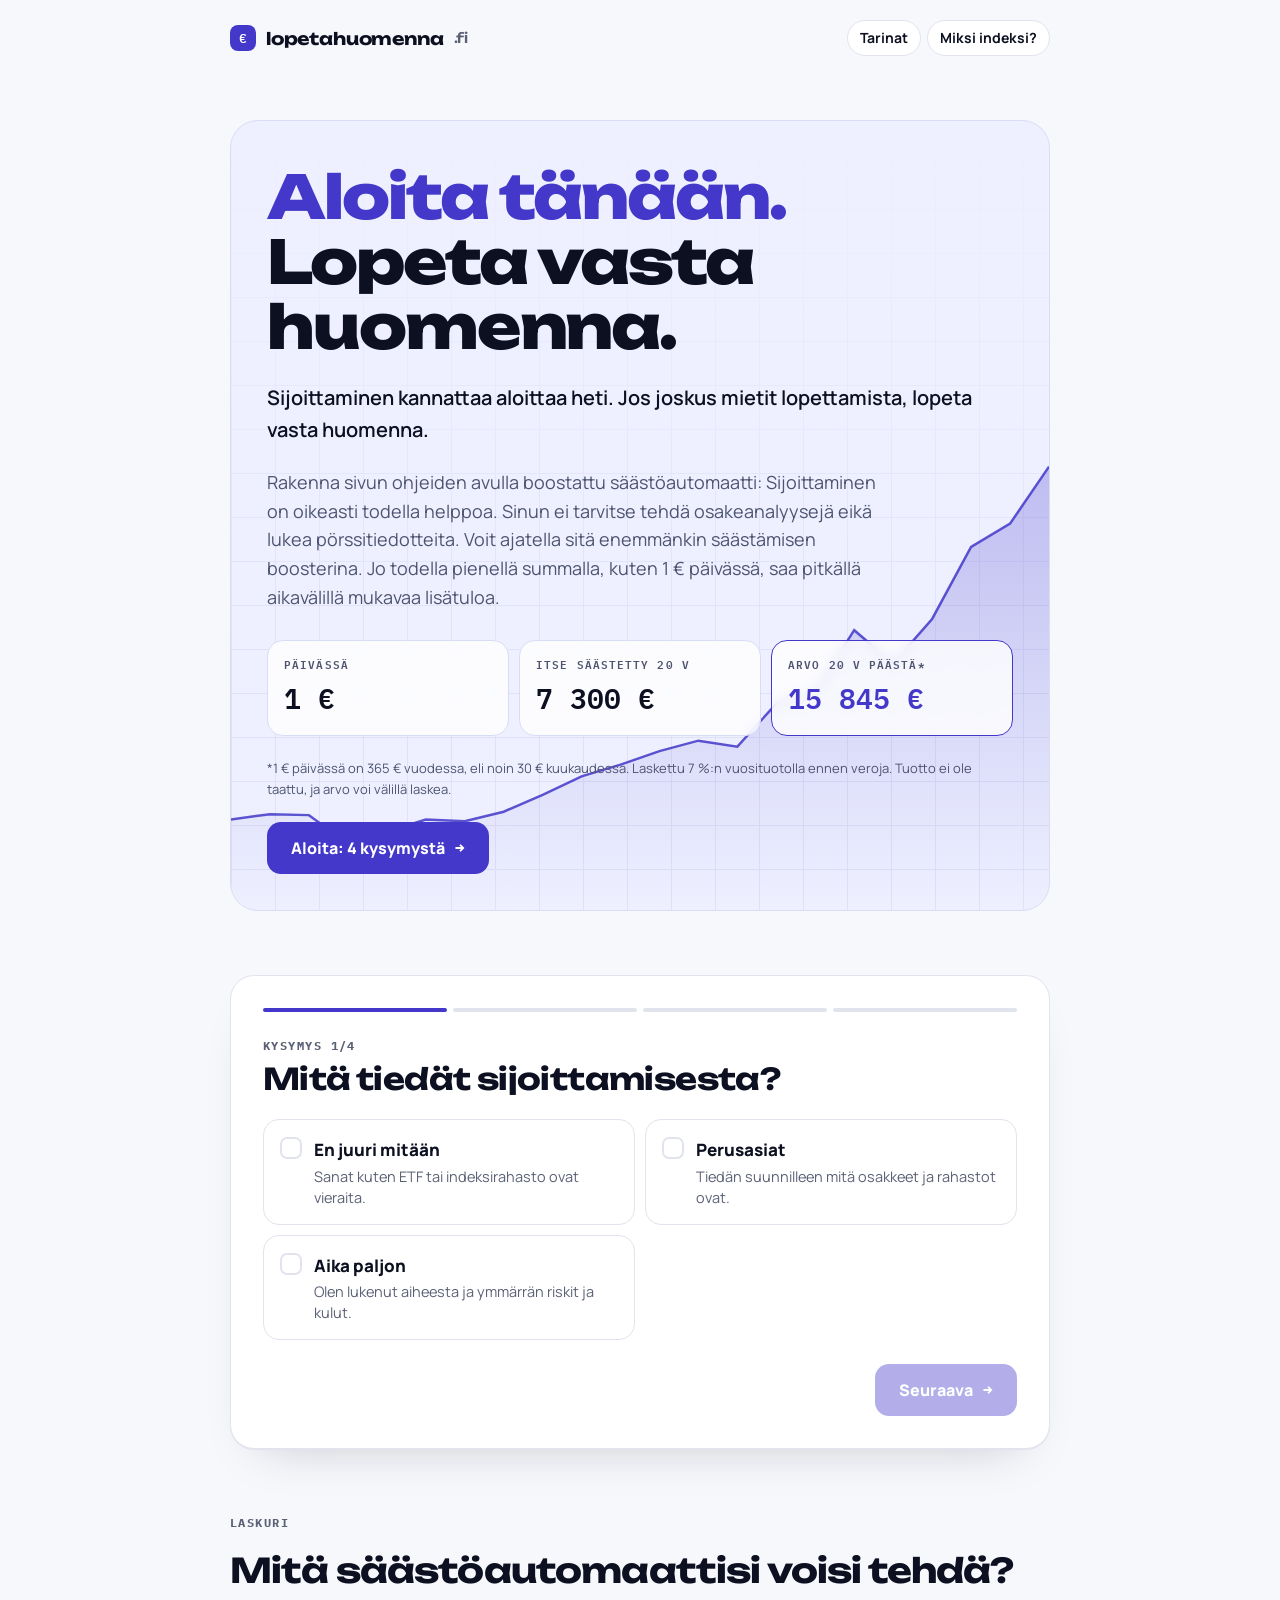
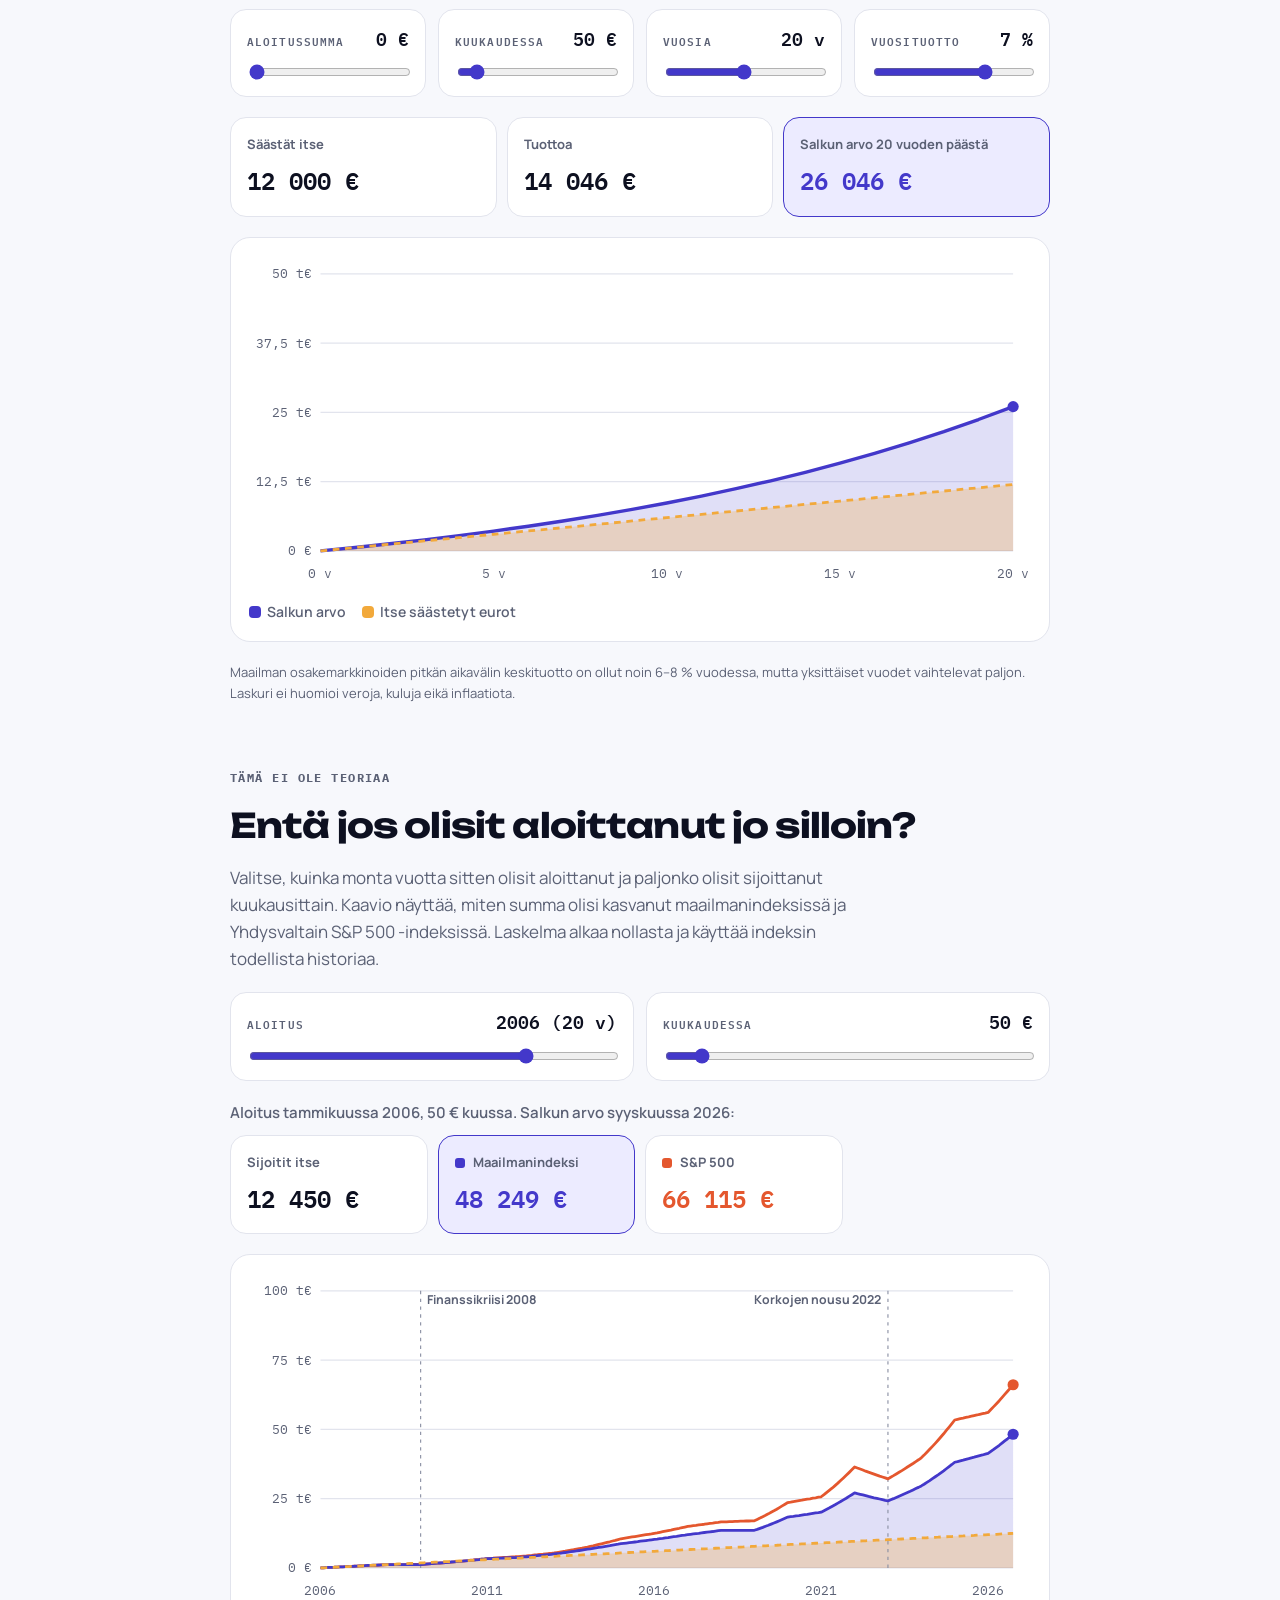
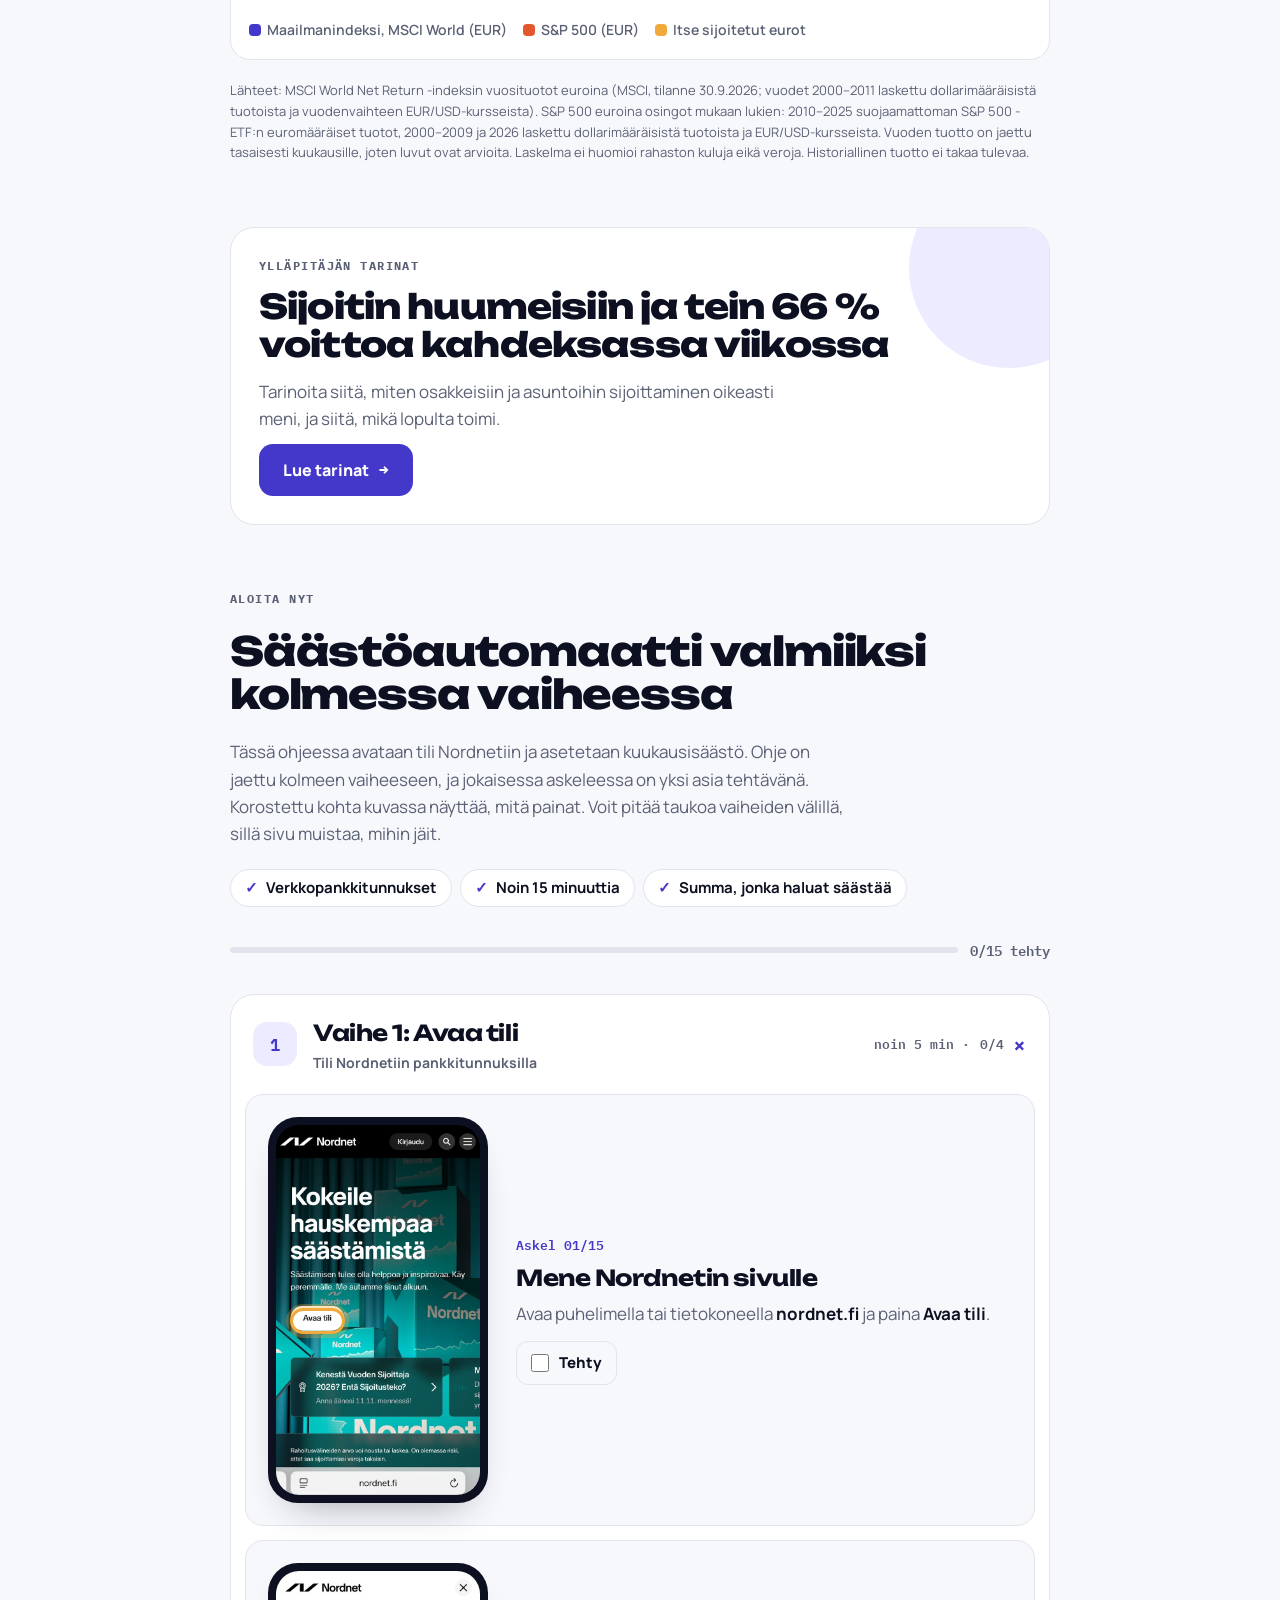
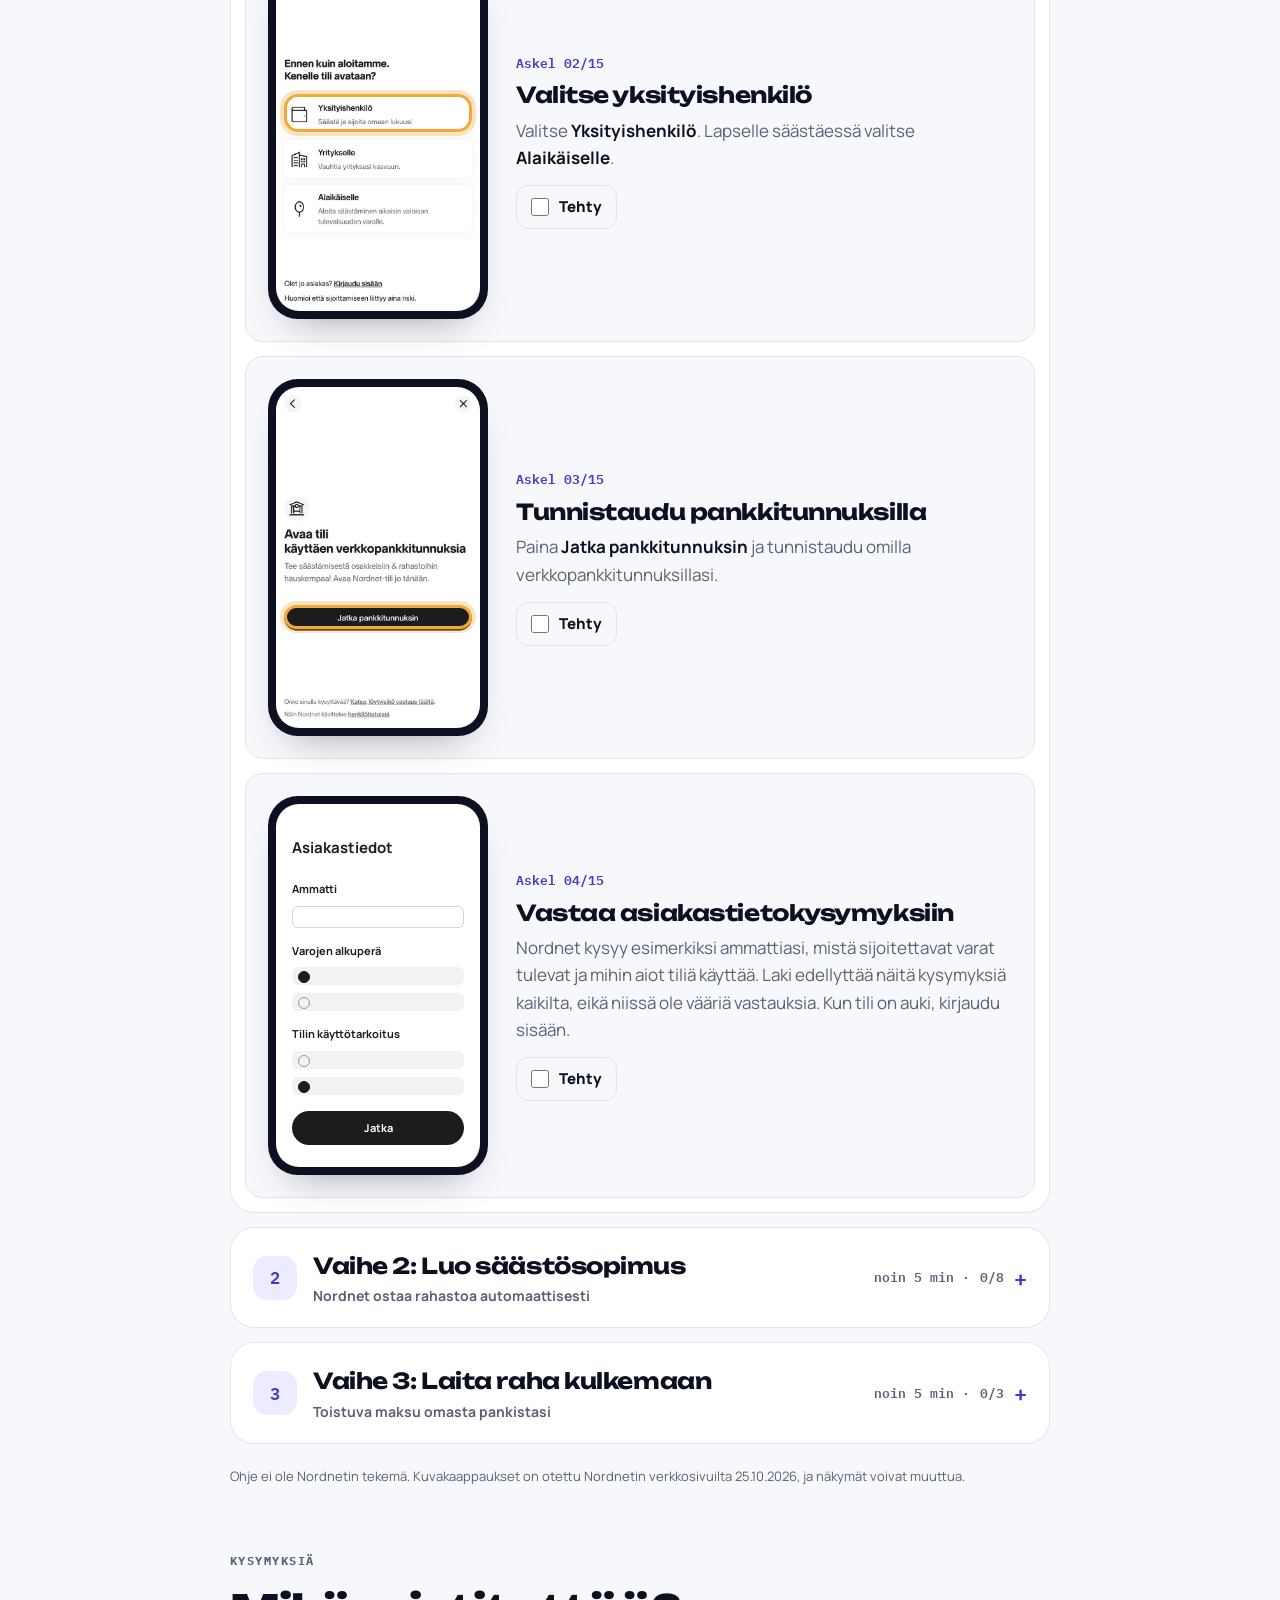
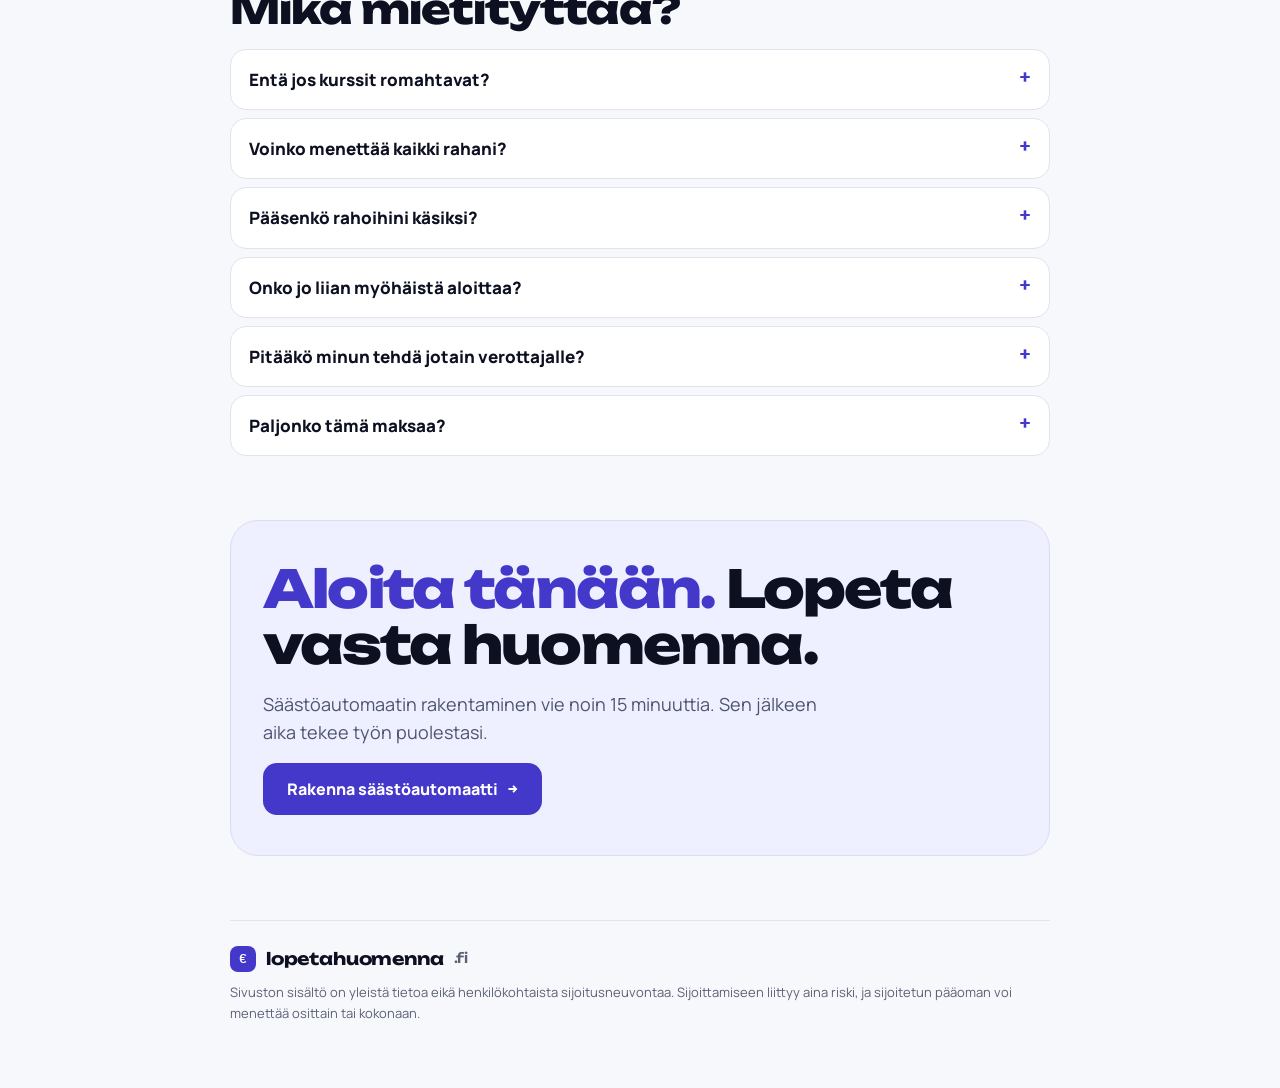
==== commit c180f7f2: "Lisää asunto- ja Magnificent Seven -tarinat, etusivun nosto minä-muotoon Co-Authored-By: Claude Opus" ====
--- a/index.html
+++ b/index.html
@@ -101,8 +101,8 @@
 .verdict{background:var(--surface);border:1px solid var(--line);border-radius:18px;padding:18px 20px;font-size:18px;max-width:none;position:relative;padding-left:24px}
 .verdict::before{content:"";position:absolute;left:0;top:18px;bottom:18px;width:4px;border-radius:0 4px 4px 0;background:var(--sun)}
 .steps{list-style:none;margin:0;padding:0;display:grid;gap:10px;counter-reset:s}
-.steps li{display:grid;grid-template-columns:44px minmax(0,1fr);gap:14px;padding:18px;background:var(--surface);border:1px solid var(--line);border-radius:18px;counter-increment:s}
-.steps li::before{content:counter(s,decimal-leading-zero);font-family:var(--mono);font-weight:600;font-size:14px;width:40px;height:40px;border-radius:12px;background:var(--spruce-soft);color:var(--spruce);display:grid;place-items:center}
+.steps>li{display:grid;grid-template-columns:44px minmax(0,1fr);gap:14px;padding:18px;background:var(--surface);border:1px solid var(--line);border-radius:18px;counter-increment:s}
+.steps>li::before{content:counter(s,decimal-leading-zero);font-family:var(--mono);font-weight:600;font-size:14px;width:40px;height:40px;border-radius:12px;background:var(--spruce-soft);color:var(--spruce);display:grid;place-items:center}
 .steps h3{font-size:18px;margin-bottom:4px}
 .steps p{color:var(--muted);font-size:16px}
 .mine{background:var(--sun);color:var(--sun-ink);font-size:11px;font-weight:800;text-transform:uppercase;letter-spacing:.08em;padding:3px 8px;border-radius:6px;margin-left:8px;vertical-align:2px;font-family:var(--body);white-space:nowrap}
@@ -369,8 +369,8 @@
 
   <section class="teaser" aria-labelledby="teaserH">
     <span class="tag">Ylläpitäjän tarinat</span>
-    <a class="teaser-h" id="teaserH" href="tarinat.html#huumeet">Ylläpitäjä sijoitti huumeisiin ja teki 66 % voittoa kahdeksassa viikossa</a>
-    <p>Kolme tarinaa siitä, miten yksittäisiin osakkeisiin sijoittaminen oikeasti meni, ja yksi siitä, mikä lopulta toimi.</p>
+    <a class="teaser-h" id="teaserH" href="tarinat.html#huumeet">Sijoitin huumeisiin ja tein 66 % voittoa kahdeksassa viikossa</a>
+    <p>Tarinoita siitä, miten osakkeisiin ja asuntoihin sijoittaminen oikeasti meni, ja siitä, mikä lopulta toimi.</p>
     <a class="btn" href="tarinat.html">Lue tarinat</a>
   </section>
 
@@ -784,7 +784,7 @@
 
 /* Rotating stories teaser */
 (function(){
-  const T=[['Ylläpitäjä sijoitti huumeisiin ja teki 66 % voittoa kahdeksassa viikossa','huumeet'],['Ylläpitäjä teki Teslalla voittoa ja hävisi silti','tesla'],['Ylläpitäjä teki saman virheen Nvidian kanssa','nvidia'],['Paras sijoitus ei ollut ylläpitäjän oma','automaatti']];
+  const T=[['Sijoitin huumeisiin ja tein 66 % voittoa kahdeksassa viikossa','huumeet'],['Tein Teslalla voittoa ja hävisin silti','tesla'],['Tein saman virheen Nvidian kanssa','nvidia'],['Olen asuntosijoittaja pakon edessä','asunnot'],['Paras sijoitukseni ei ollut omani','automaatti'],['Omistat jo maailman kuumimmat yhtiöt, etkä edes huomannut','mag7']];
   const el=document.getElementById('teaserH'); let k=0;
   const reduce = window.matchMedia && matchMedia('(prefers-reduced-motion: reduce)').matches;
   setInterval(()=>{
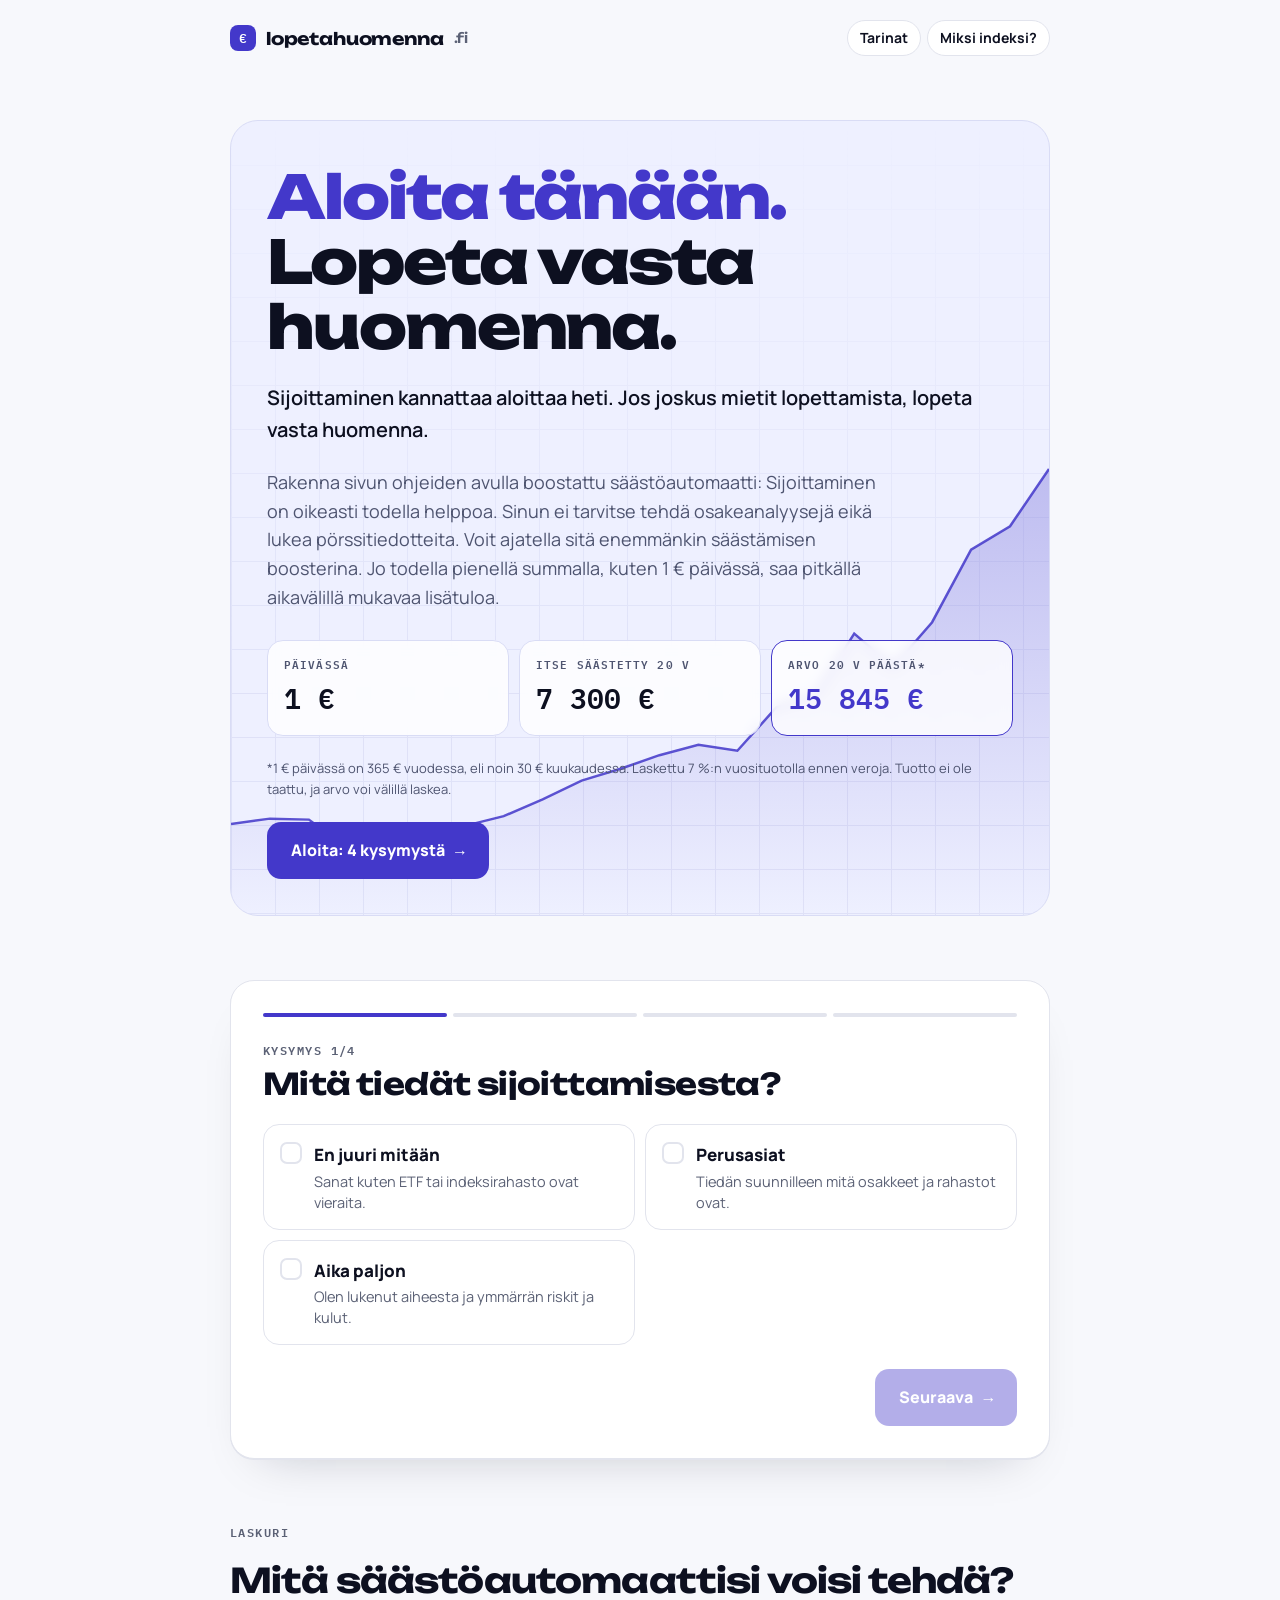
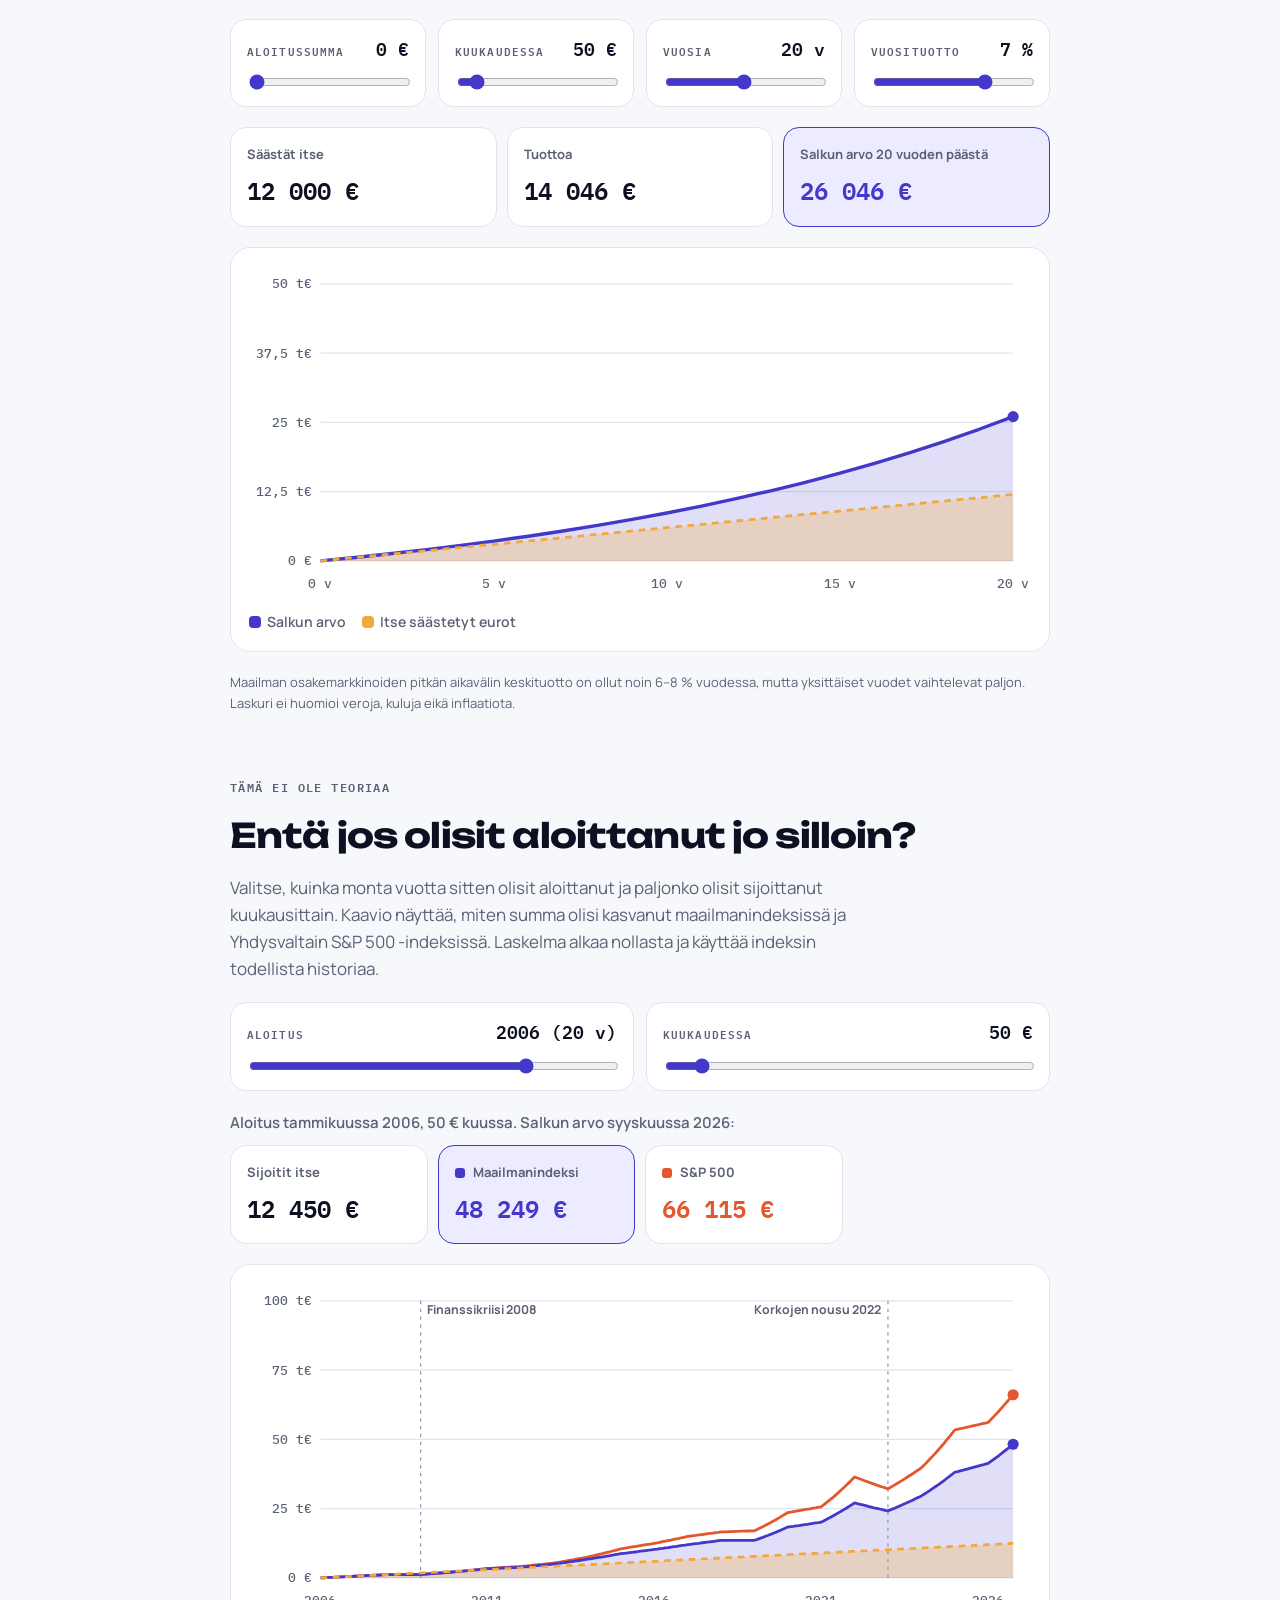
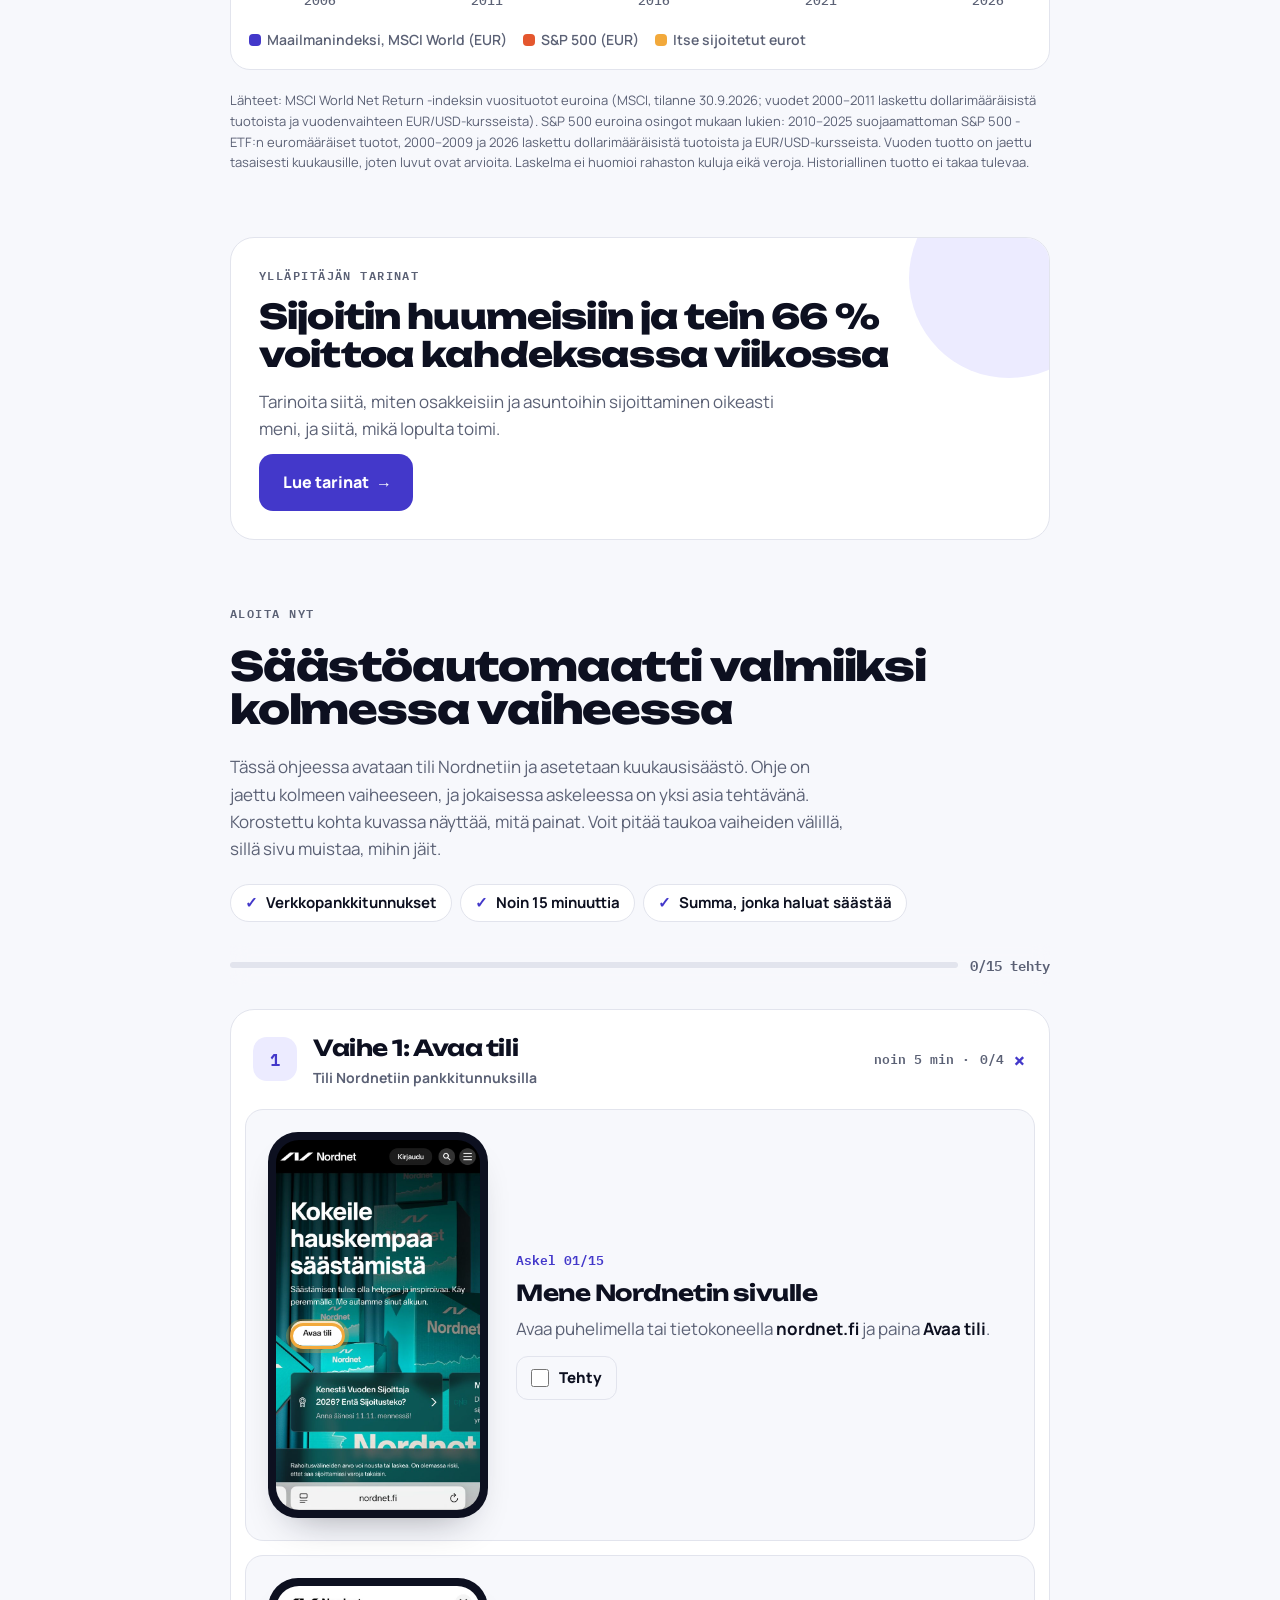
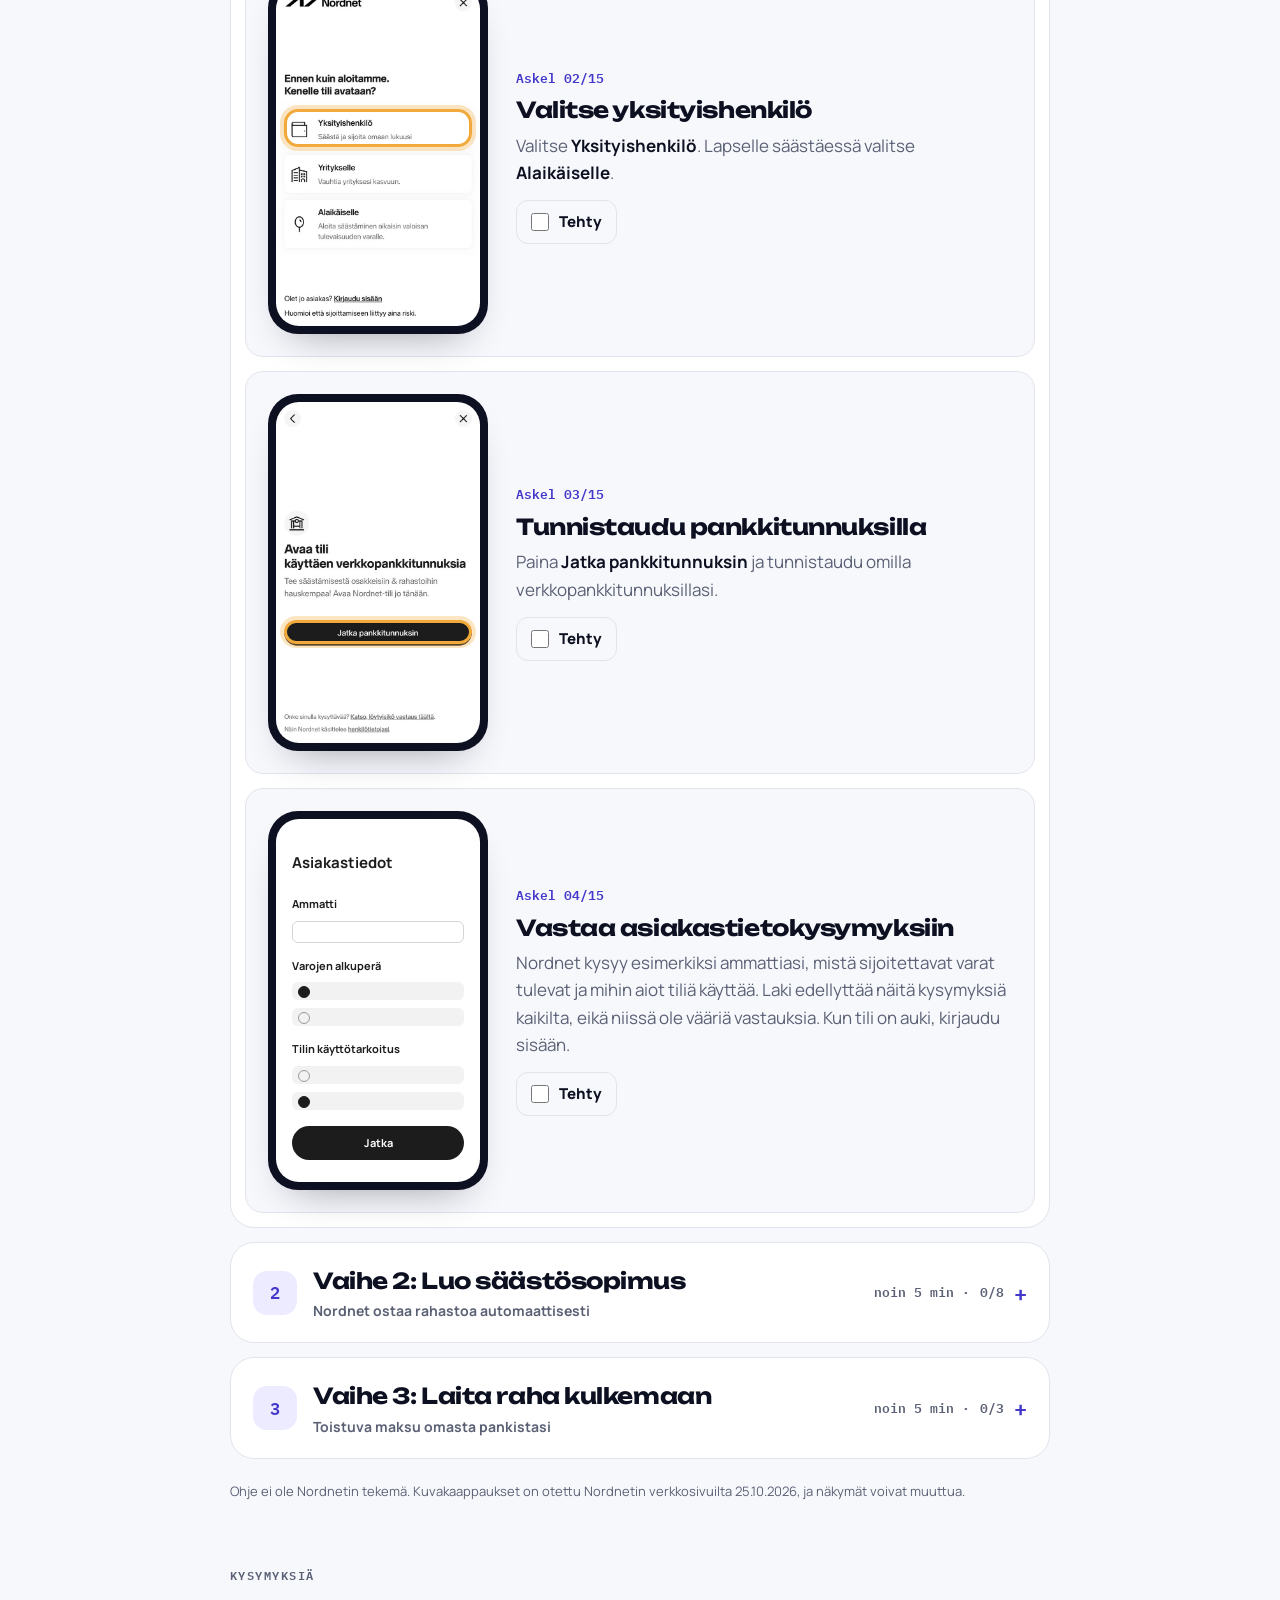
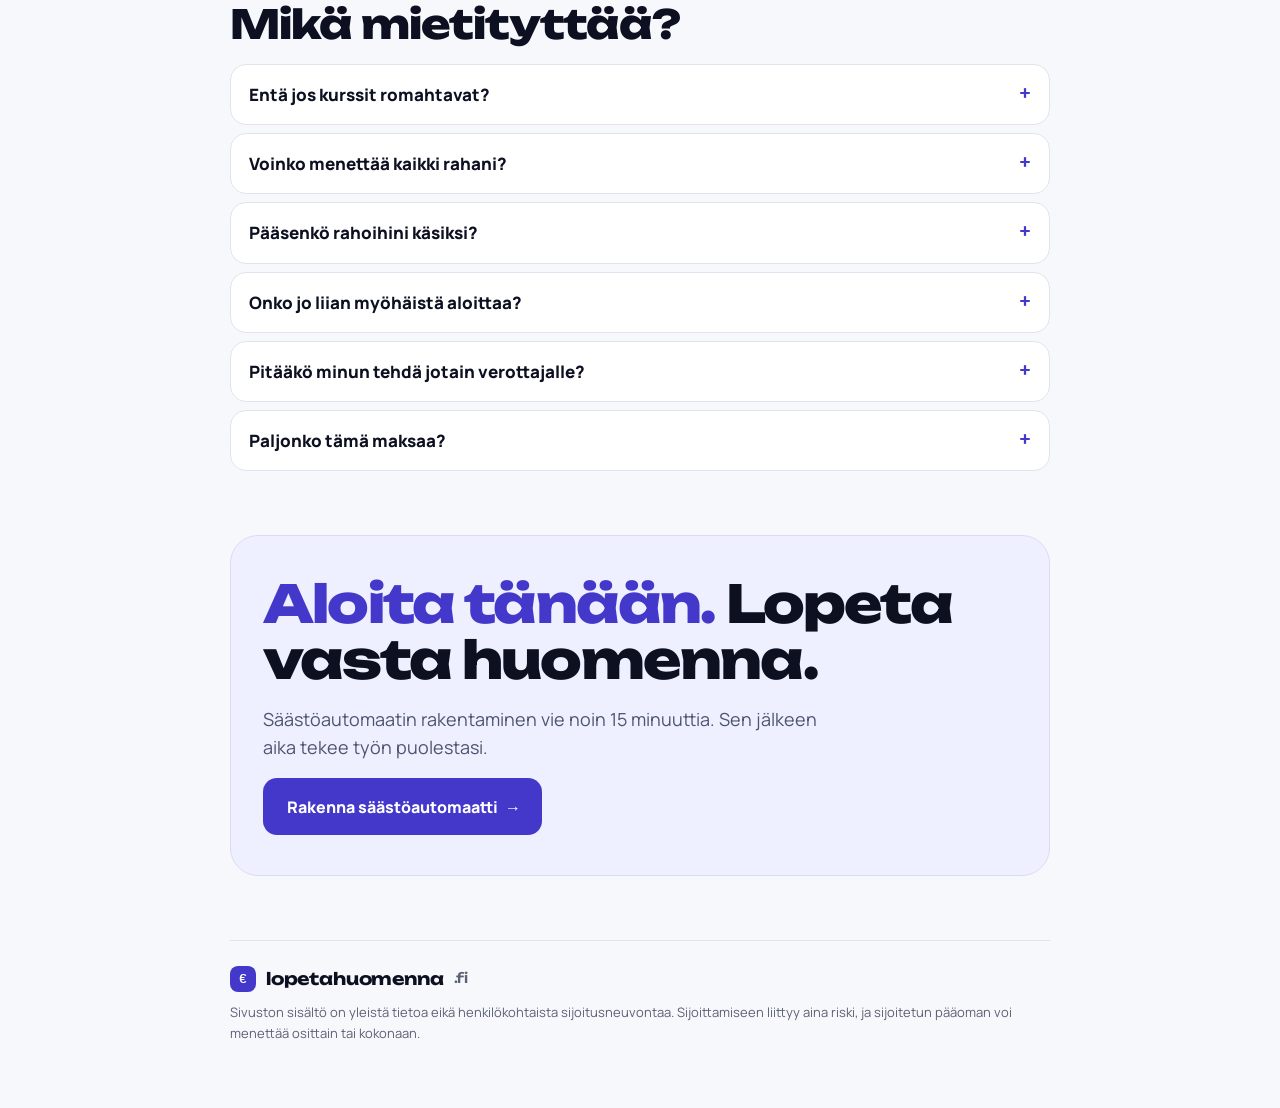
==== commit 3bc858a7: "Fontit omalta palvelimelta, ei enää Google Fonts -latauksia Kävijöiden IP-osoitteet eivät enää välit" ====
--- a/index.html
+++ b/index.html
@@ -12,8 +12,7 @@
 <style>:root{padding-top:env(safe-area-inset-top,0px);padding-bottom:env(safe-area-inset-bottom,0px)}body{margin:0}img{max-width:100%}[hidden]{display:none!important}</style>
 <title>Lopetahuomenna.fi</title>
 <meta name="claude:viewport-fit-sides" content="cover">
-<link rel="preconnect" href="https://fonts.googleapis.com">
-<link rel="stylesheet" href="https://fonts.googleapis.com/css2?family=Unbounded:wght@500;700;800&family=Manrope:wght@400;500;600;700;800&family=IBM+Plex+Mono:wght@500;600&display=swap">
+<link rel="stylesheet" href="fonts/fonts.css">
 <style>
 /* Layout: a dark "terminal" hero panel with the real index curve behind the thesis, then crisp white cards on a cool grey page. */
 :root{
--- a/fonts/fonts.css
+++ b/fonts/fonts.css
@@ -0,0 +1,10 @@
+@font-face{font-family:"Unbounded";font-style:normal;font-weight:500;font-display:swap;src:url(unbounded-latin-500-normal.woff2) format("woff2")}
+@font-face{font-family:"Unbounded";font-style:normal;font-weight:700;font-display:swap;src:url(unbounded-latin-700-normal.woff2) format("woff2")}
+@font-face{font-family:"Unbounded";font-style:normal;font-weight:800;font-display:swap;src:url(unbounded-latin-800-normal.woff2) format("woff2")}
+@font-face{font-family:"Manrope";font-style:normal;font-weight:400;font-display:swap;src:url(manrope-latin-400-normal.woff2) format("woff2")}
+@font-face{font-family:"Manrope";font-style:normal;font-weight:500;font-display:swap;src:url(manrope-latin-500-normal.woff2) format("woff2")}
+@font-face{font-family:"Manrope";font-style:normal;font-weight:600;font-display:swap;src:url(manrope-latin-600-normal.woff2) format("woff2")}
+@font-face{font-family:"Manrope";font-style:normal;font-weight:700;font-display:swap;src:url(manrope-latin-700-normal.woff2) format("woff2")}
+@font-face{font-family:"Manrope";font-style:normal;font-weight:800;font-display:swap;src:url(manrope-latin-800-normal.woff2) format("woff2")}
+@font-face{font-family:"IBM Plex Mono";font-style:normal;font-weight:500;font-display:swap;src:url(ibm-plex-mono-latin-500-normal.woff2) format("woff2")}
+@font-face{font-family:"IBM Plex Mono";font-style:normal;font-weight:600;font-display:swap;src:url(ibm-plex-mono-latin-600-normal.woff2) format("woff2")}
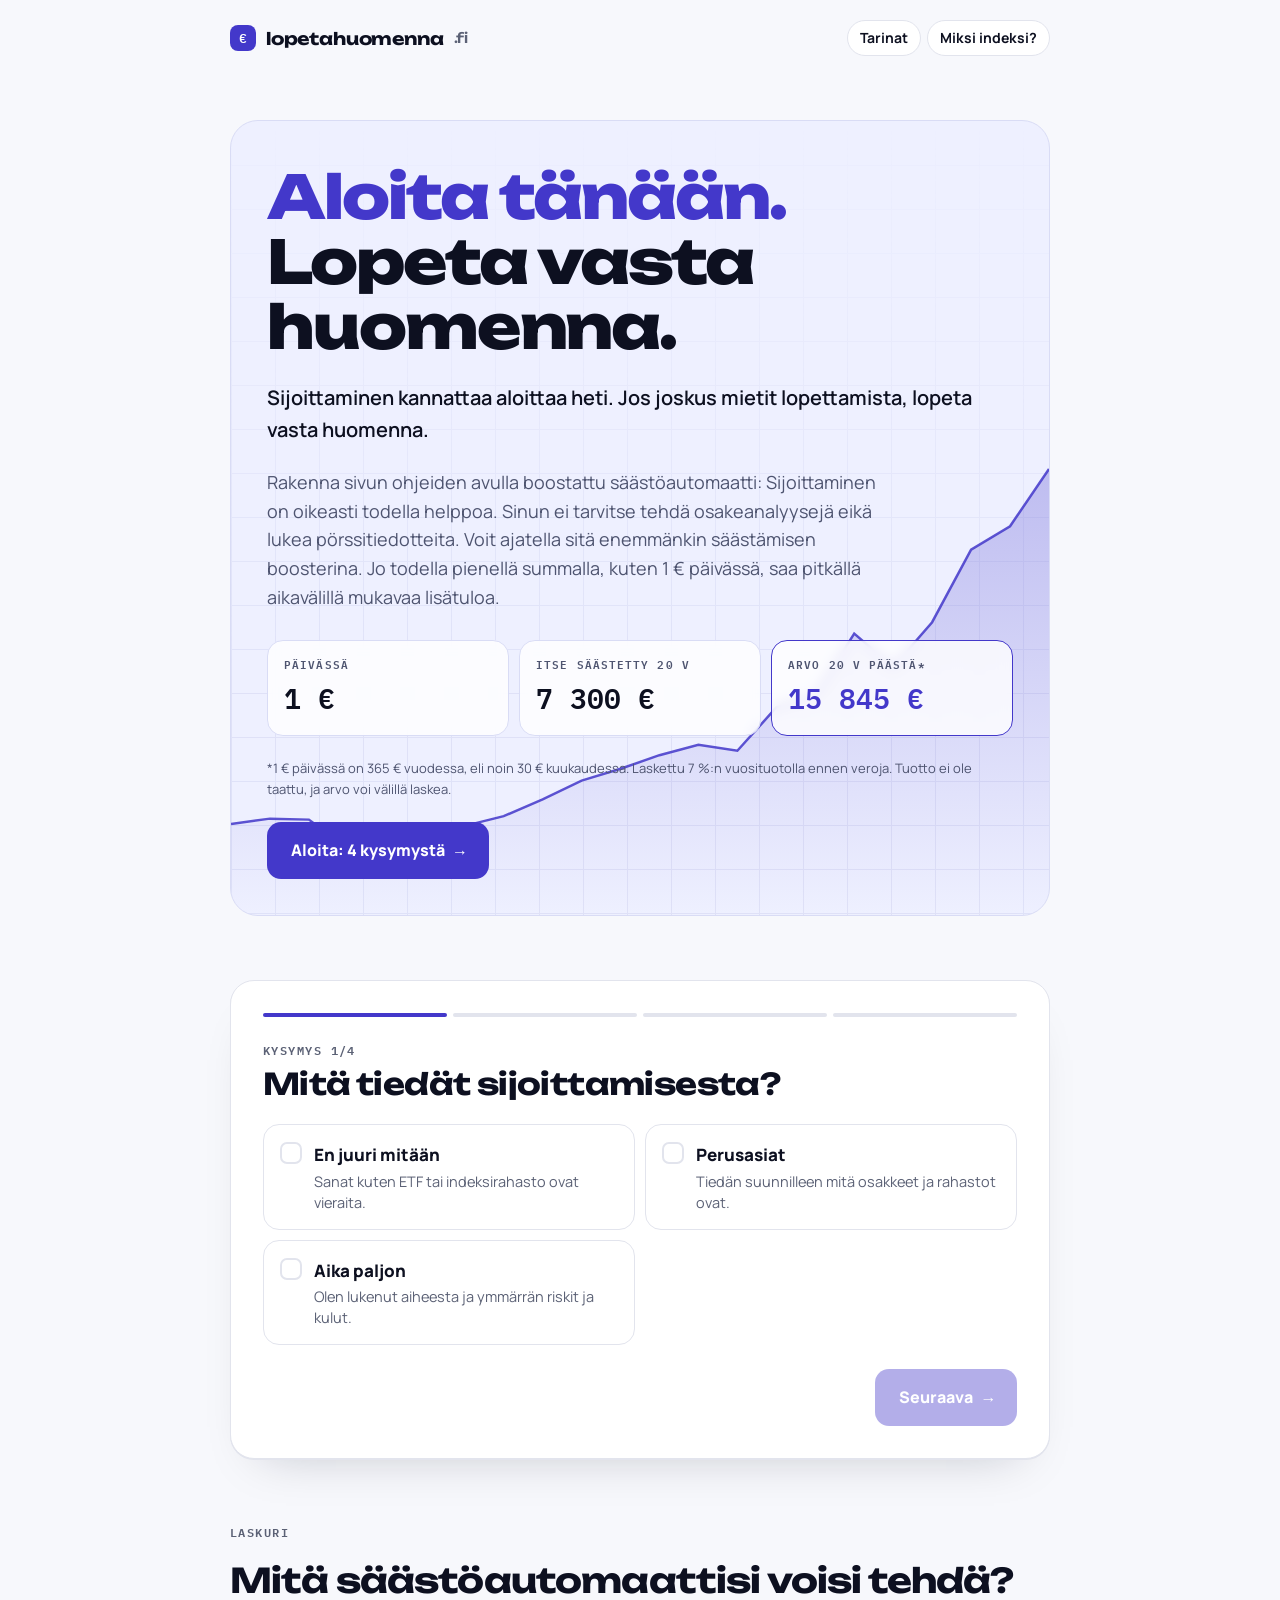
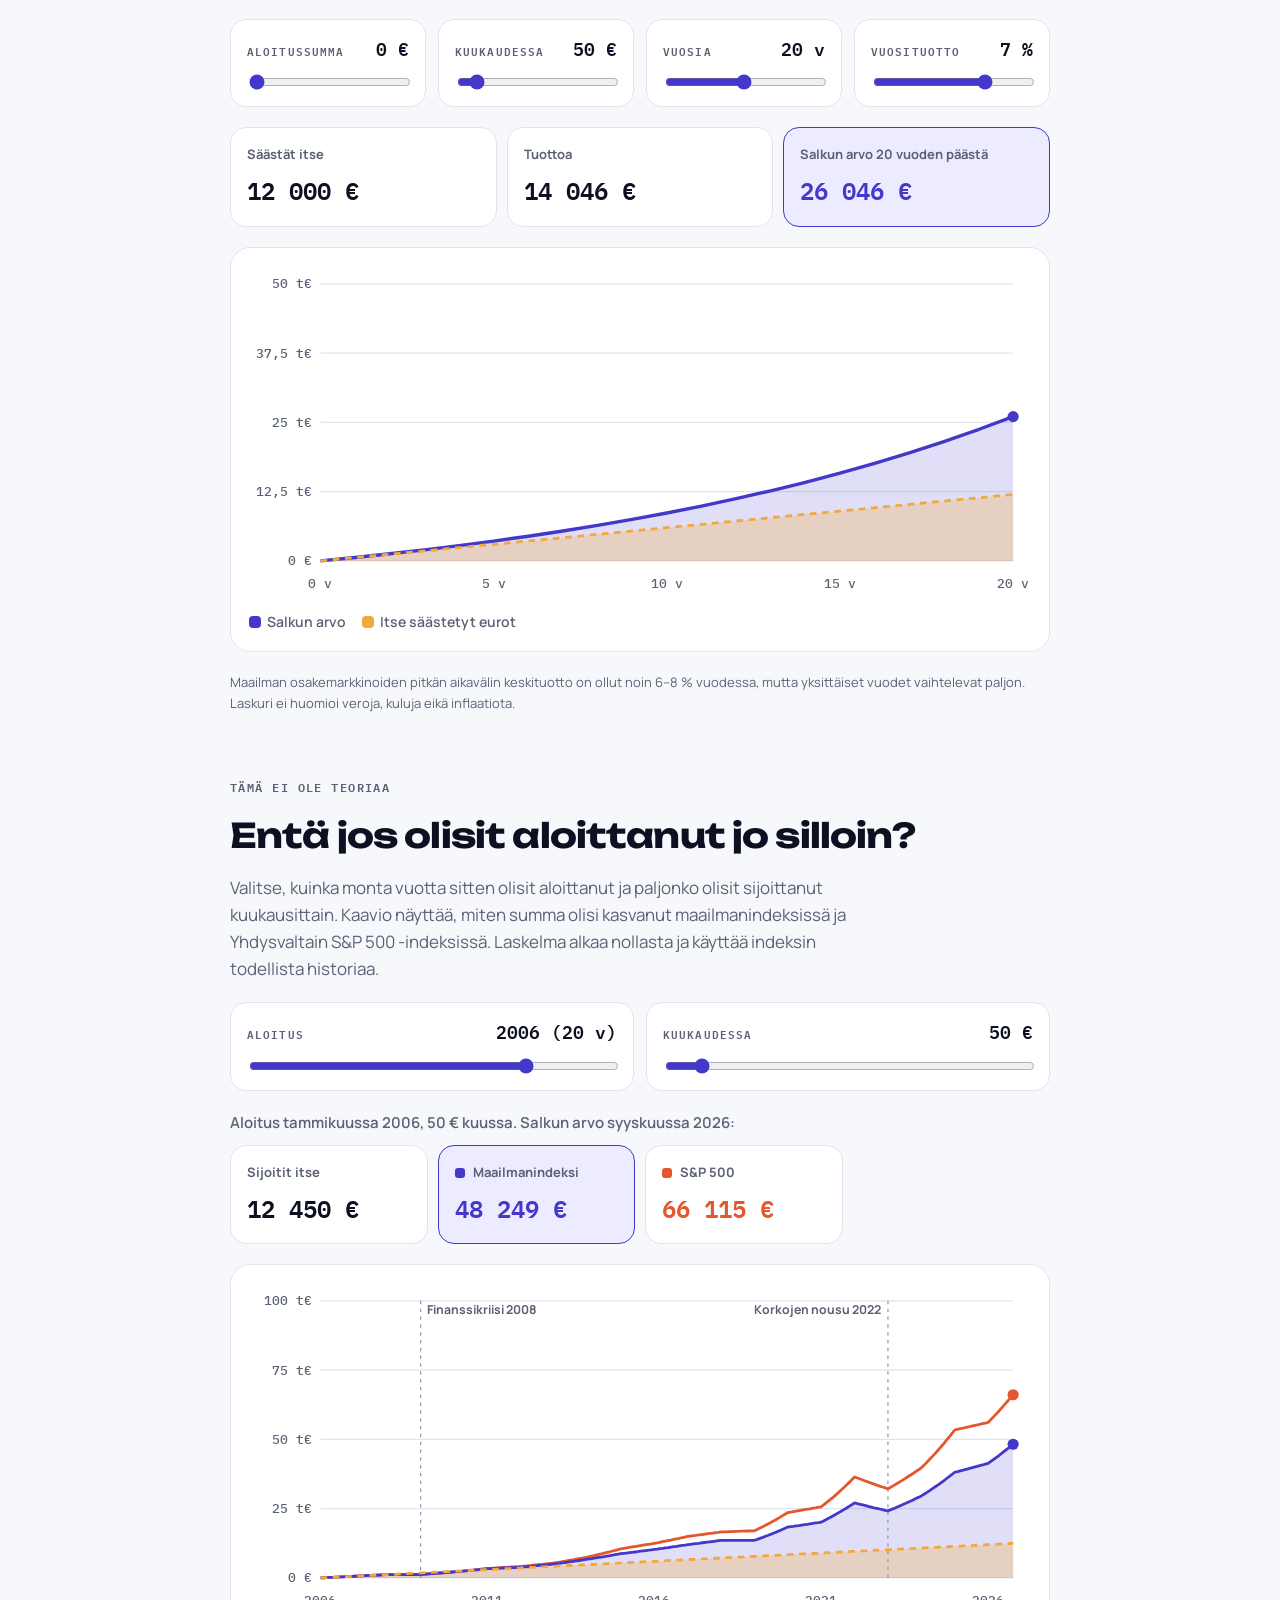
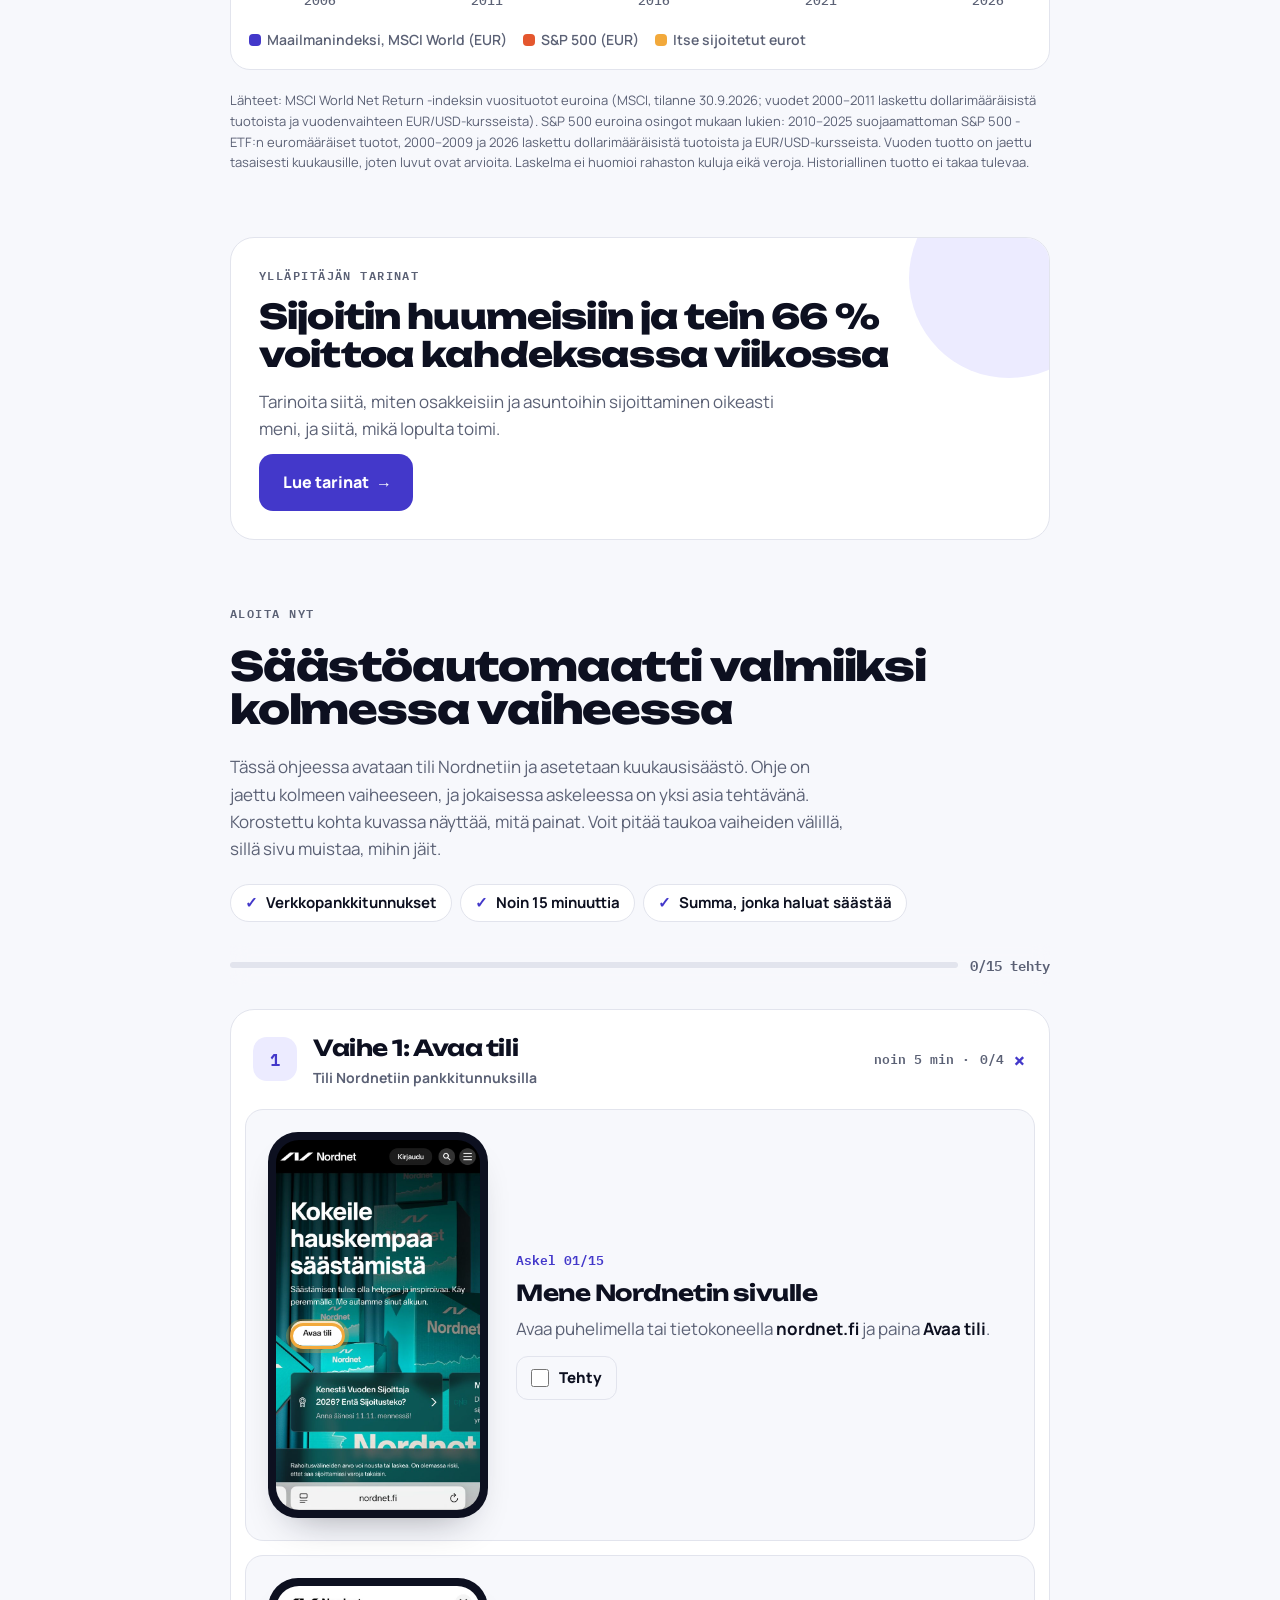
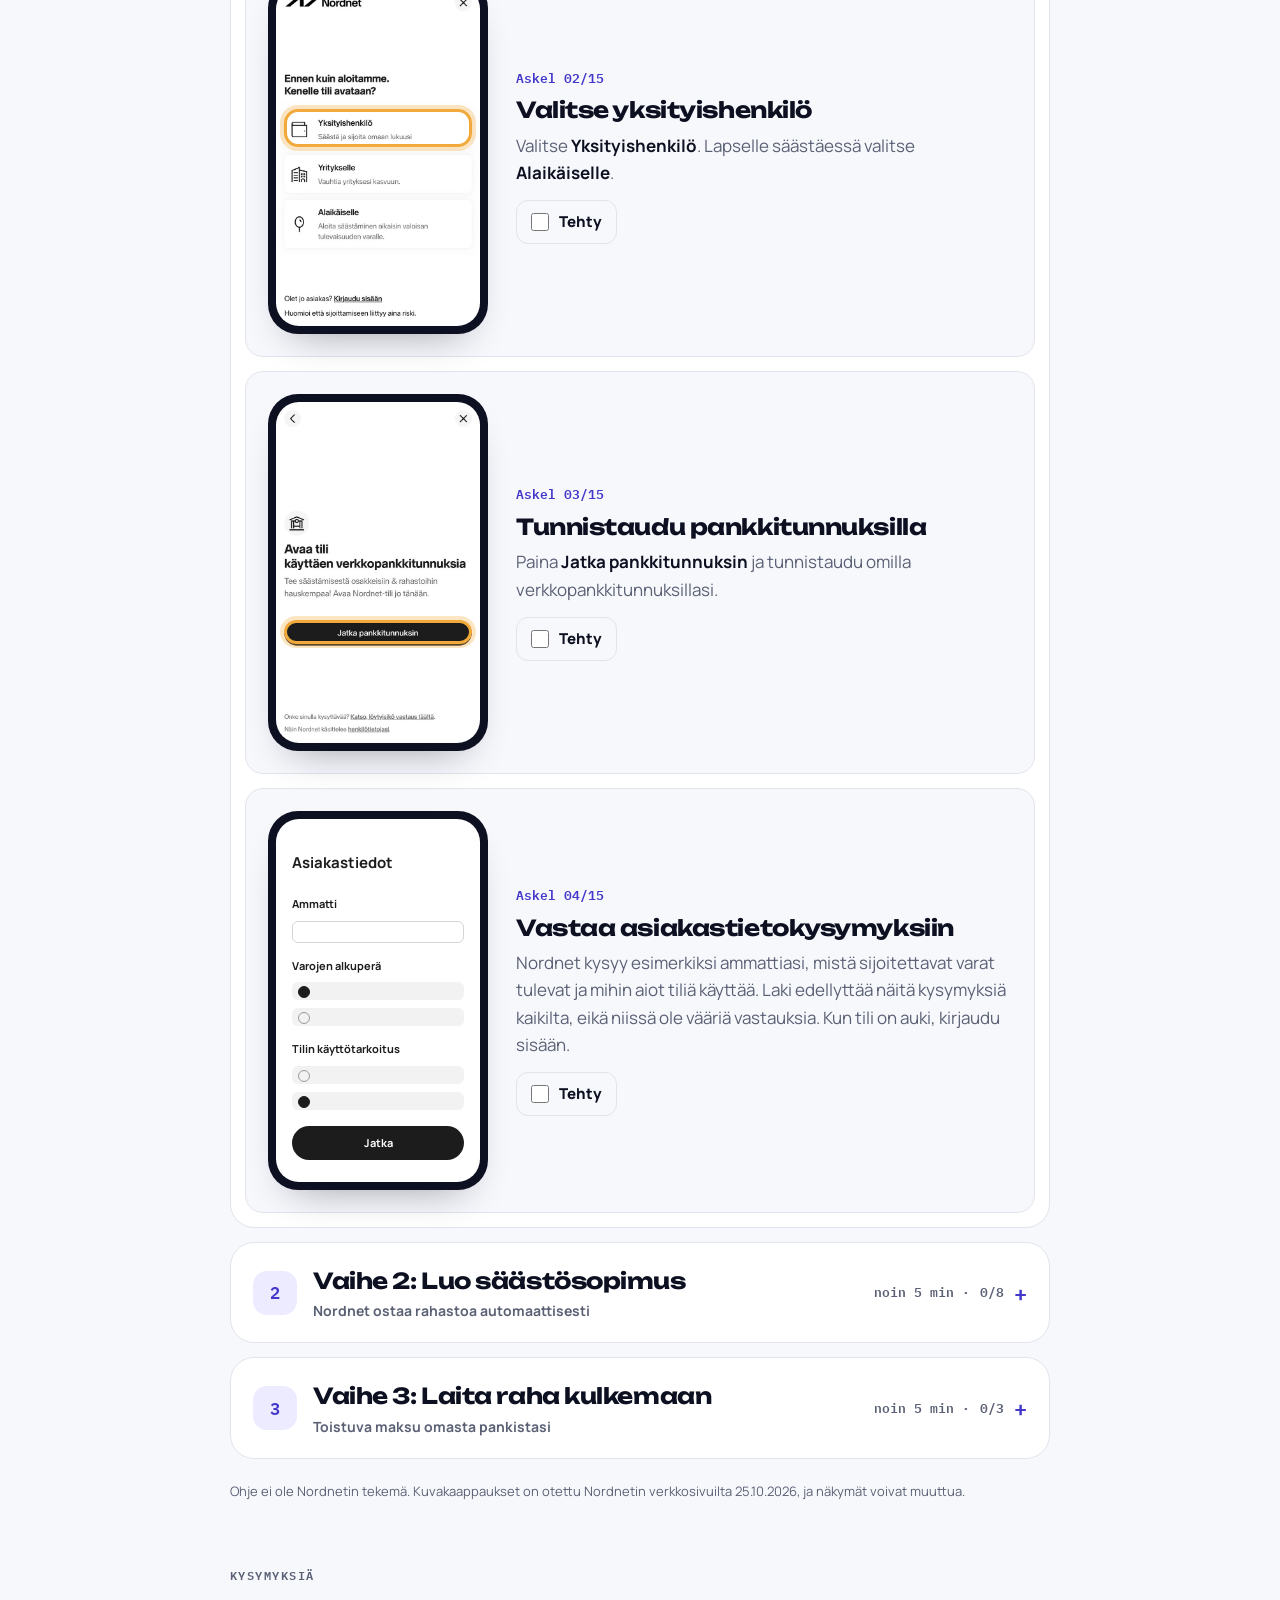
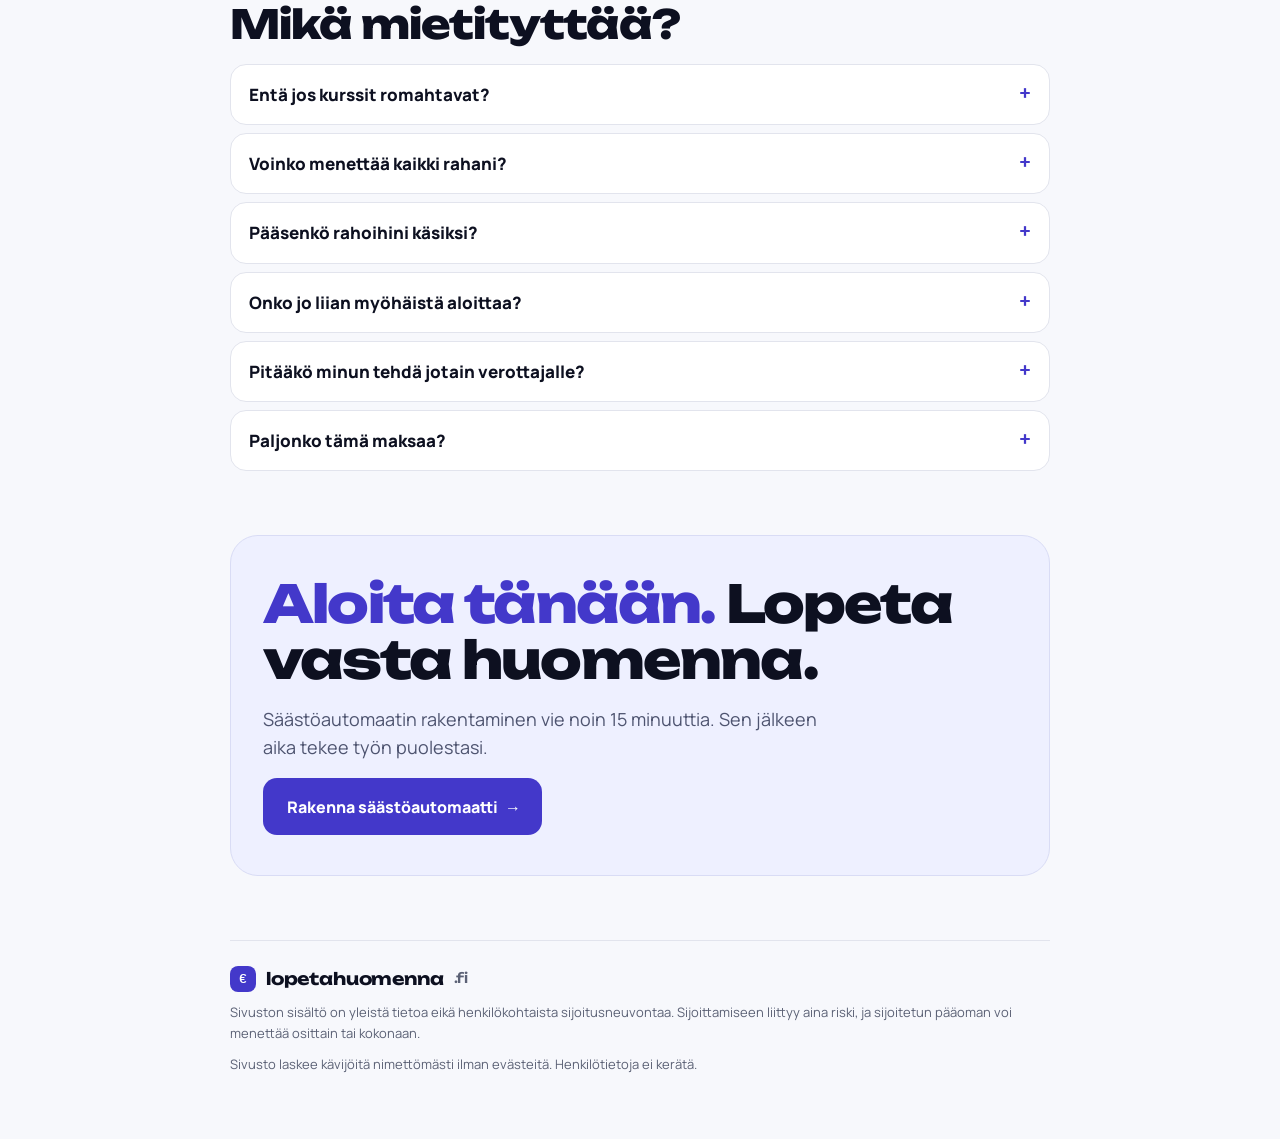
==== commit f22000b2: "Nimetön kävijälaskuri (GoatCounter, ei evästeitä) ja kyselyn ja ohjeen tapahtumat Co-Authored-By: Cl" ====
--- a/index.html
+++ b/index.html
@@ -412,6 +412,7 @@
   <footer>
     <div class="logo"><span class="coin">€</span>lopetahuomenna<small>.fi</small></div>
     <p class="fine">Sivuston sisältö on yleistä tietoa eikä henkilökohtaista sijoitusneuvontaa. Sijoittamiseen liittyy aina riski, ja sijoitetun pääoman voi menettää osittain tai kokonaan.</p>
+    <p class="fine">Sivusto laskee kävijöitä nimettömästi ilman evästeitä. Henkilötietoja ei kerätä.</p>
   </footer>
 </div>
 
@@ -520,7 +521,12 @@
   </div>
 </details>`;
 let AMT = 20;
+/* Anonymous event counts (GoatCounter, no cookies) */
+function gcEvent(name){ try{ if(window.goatcounter && goatcounter.count) goatcounter.count({path:name, title:name, event:true}); }catch(e){} }
+const GC_LABEL = {know:{zero:'ei-tieda',basic:'perusasiat',good:'aika-paljon'}, does:{no:'ei-viela',some:'satunnaisesti',monthly:'kuukausittain'}, why:{safety:'turva',goal:'tavoite',kids:'lapselle',learn:'oppiminen'}, amount:{'10':'10-20',  '50':'50','100':'100','250':'200+'}};
 function showPlan(){
+  gcEvent('kysely/valmis');
+  ['know','does','why','amount'].forEach(k=>gcEvent('kysely/'+{know:'tieto',does:'sijoittaa',why:'syy',amount:'summa'}[k]+'-'+(GC_LABEL[k][A[k]]||A[k])));
   const amt = +A.amount;
   AMT = amt===10 ? 20 : amt;
   const years = A.why==='goal' ? 7 : A.why==='kids' ? 18 : 25;
@@ -758,16 +764,20 @@
   renderGuide();
   document.querySelectorAll('.phase').forEach((d,j)=>{ d.open = open[j]; });
   const box = $('g'+i); if(box) box.focus({preventScroll:true});
+  if(e.target.checked) gcEvent('ohje/askel-'+String(i+1).padStart(2,'0'));
   if(!wasDone && phaseDone(PHASES[k])){
+    gcEvent('ohje/vaihe-'+(k+1)+'-valmis');
     if(k===PHASES.length-1) $('gdone').scrollIntoView({behavior:'smooth',block:'center'});
   }
 });
 document.addEventListener('click', e=>{
+  const ext = e.target.closest('a[href*="nordnet.fi"]'); if(ext) gcEvent('linkki/nordnet-'+(ext.href.includes('eunl')?'eunl':ext.href.includes('core-sp')?'sxr8':'muu'));
   const go = e.target.closest('[data-goto]'); if(go){ openPhase(+go.dataset.goto); return; }
   const j = e.target.closest('a[data-phase]'); if(j){ e.preventDefault(); openPhase(+j.dataset.phase); return; }
   const f = e.target.closest('#finalBtn'); if(f){ e.preventDefault(); const k=PHASES.findIndex(ph=>!phaseDone(ph)); if(k>=0) openPhase(k+1); else $('ohje').scrollIntoView({behavior:'smooth'}); }
 });
 renderGuide();
+document.addEventListener('click', e=>{ const sm=e.target.closest('.phase > summary'); if(sm && !sm.parentElement.open) gcEvent('ohje/'+sm.parentElement.id+'-avattu'); });
 /* Hero curve: MSCI World (EUR) growth of 1 € since 2006, drawn behind the headline */
 (function(){
   let v=1; const pts=[1];
@@ -796,5 +806,6 @@
 })();
 </script>
 
+<script data-goatcounter="https://lopetahuomenna.goatcounter.com/count" async src="https://gc.zgo.at/count.js"></script>
 </body>
 </html>
